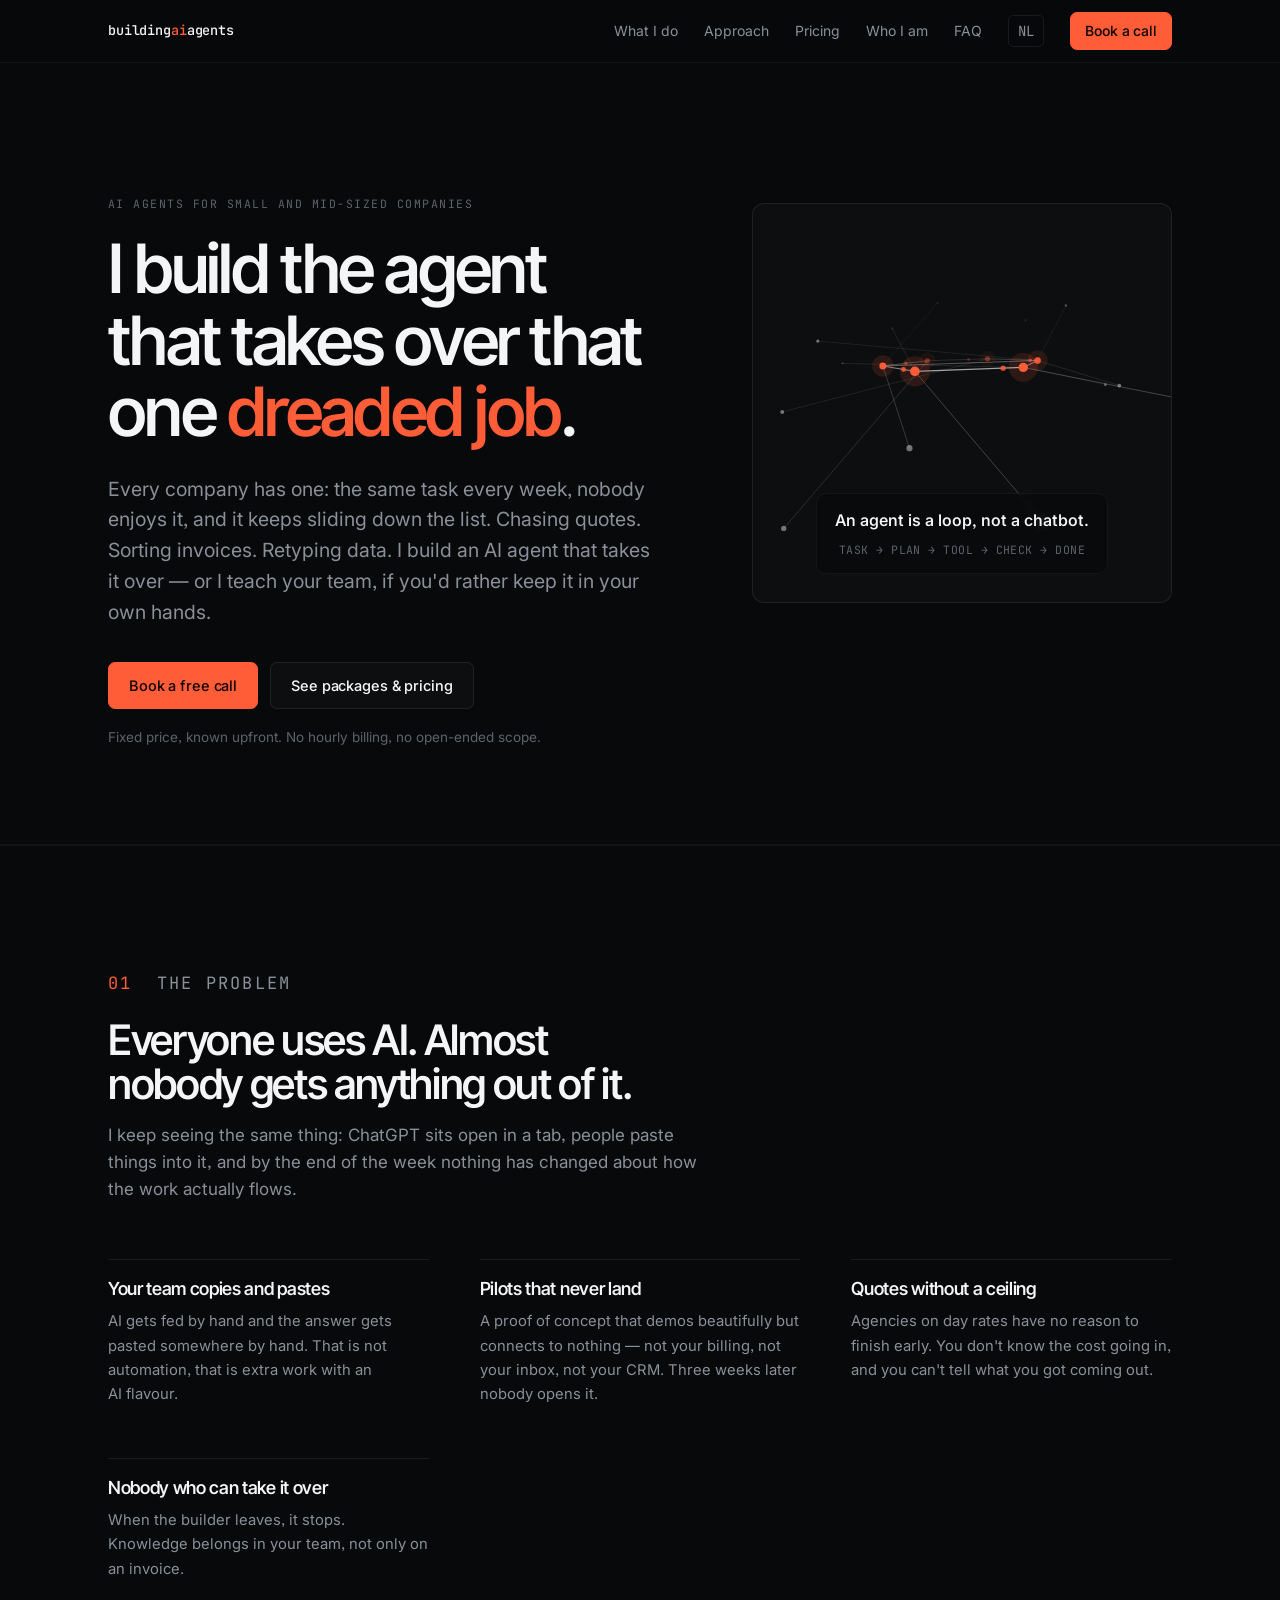
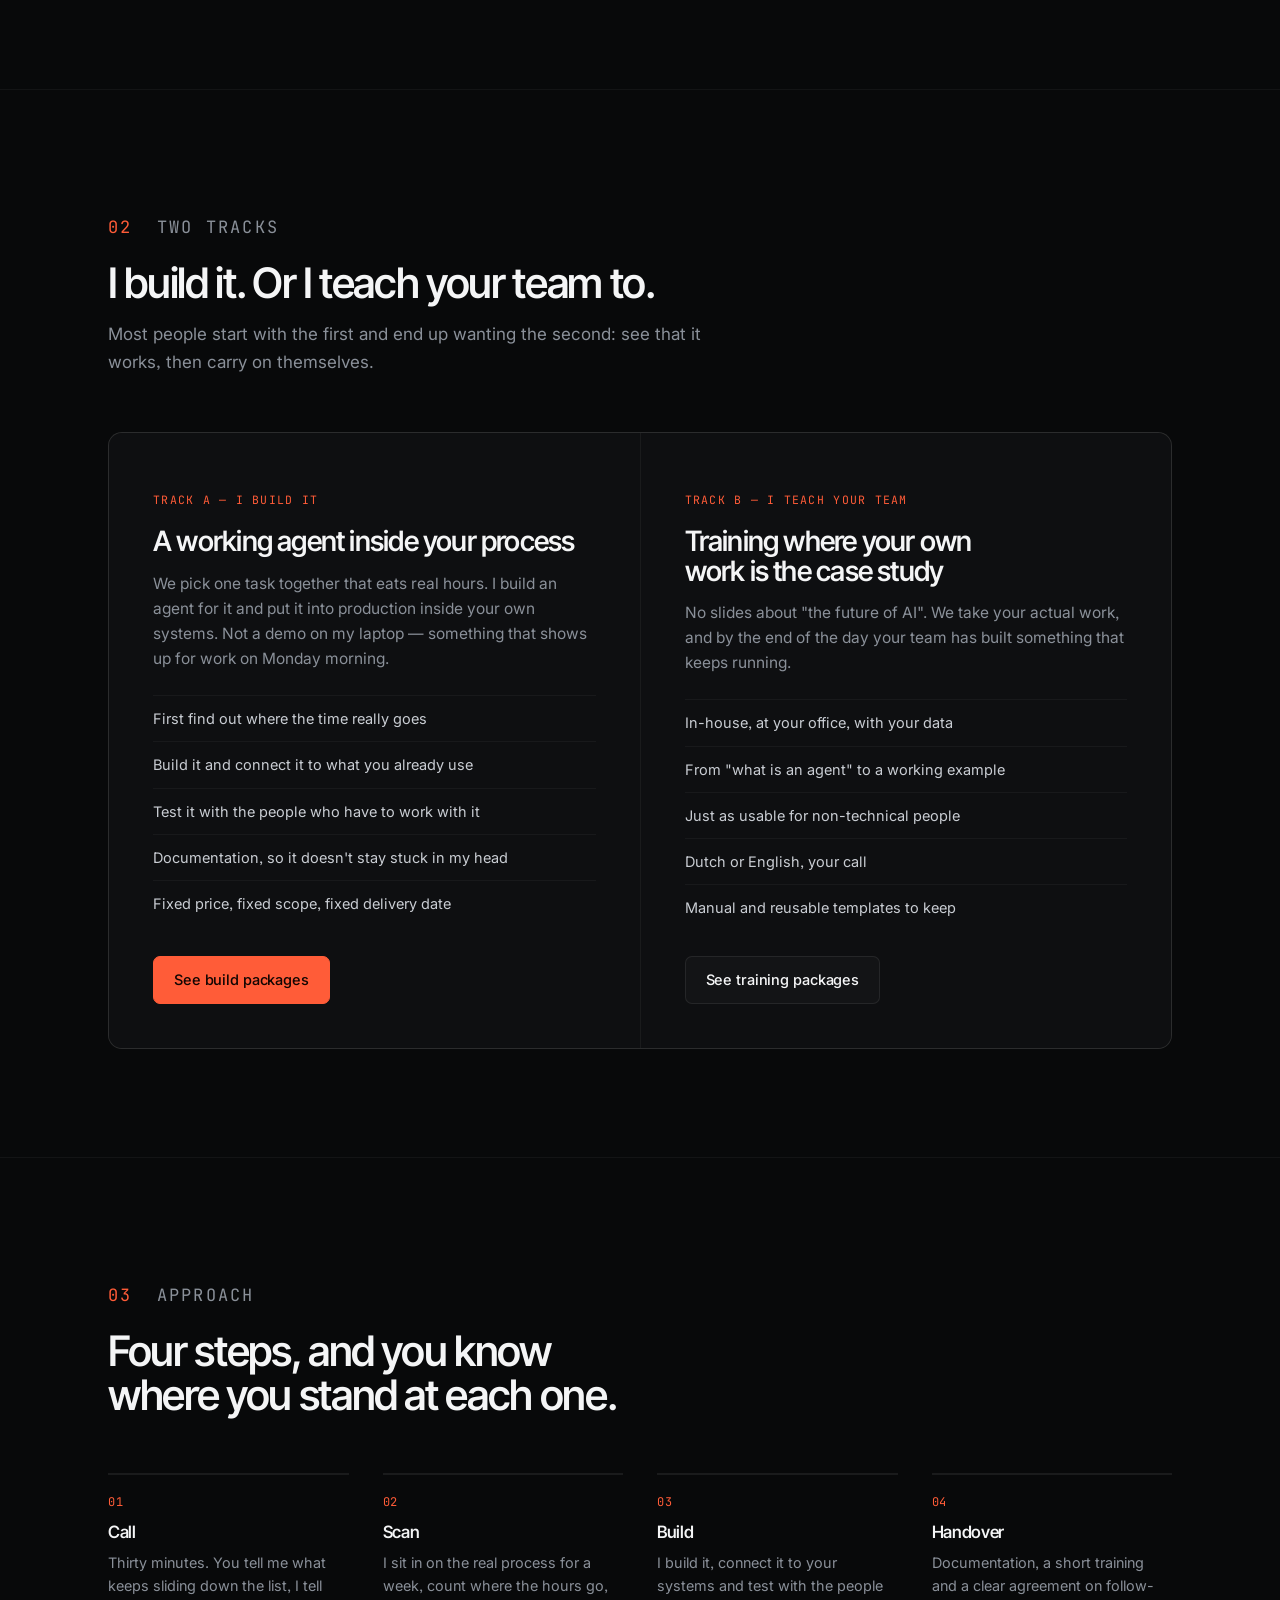
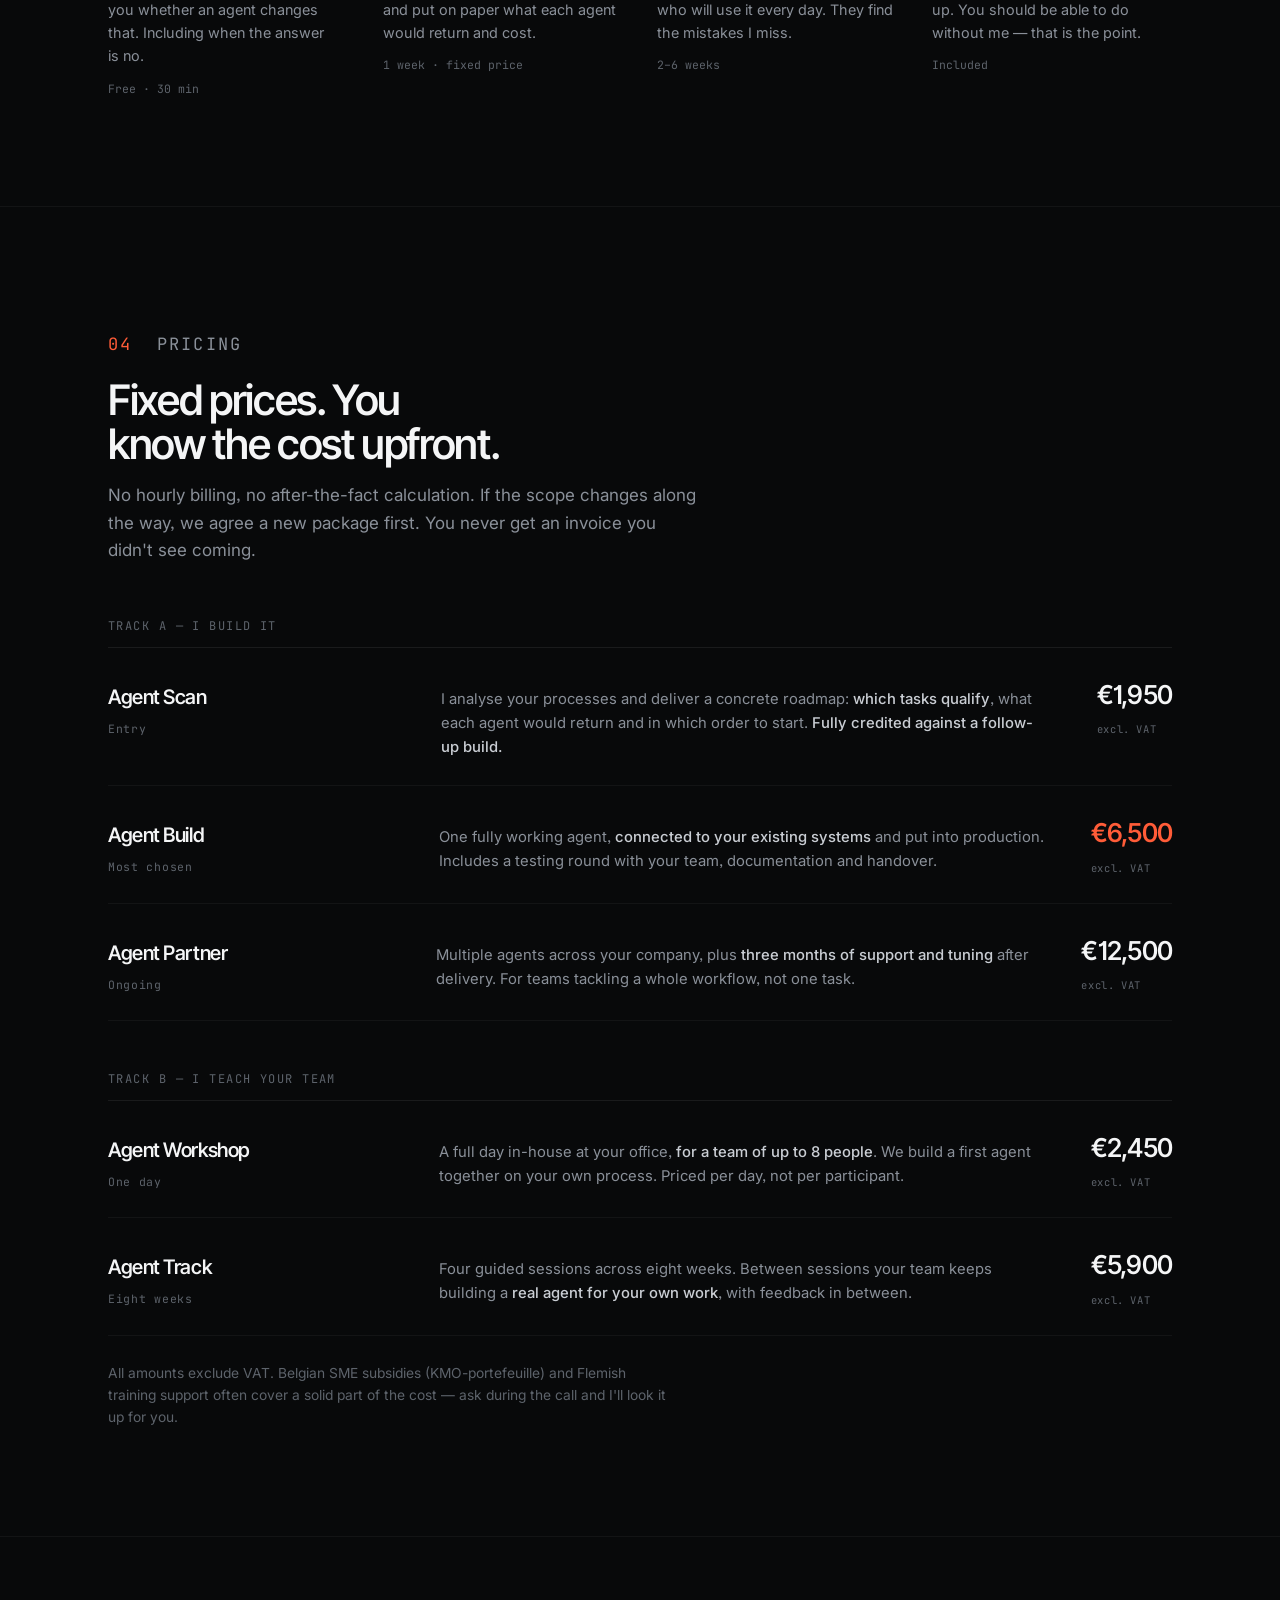
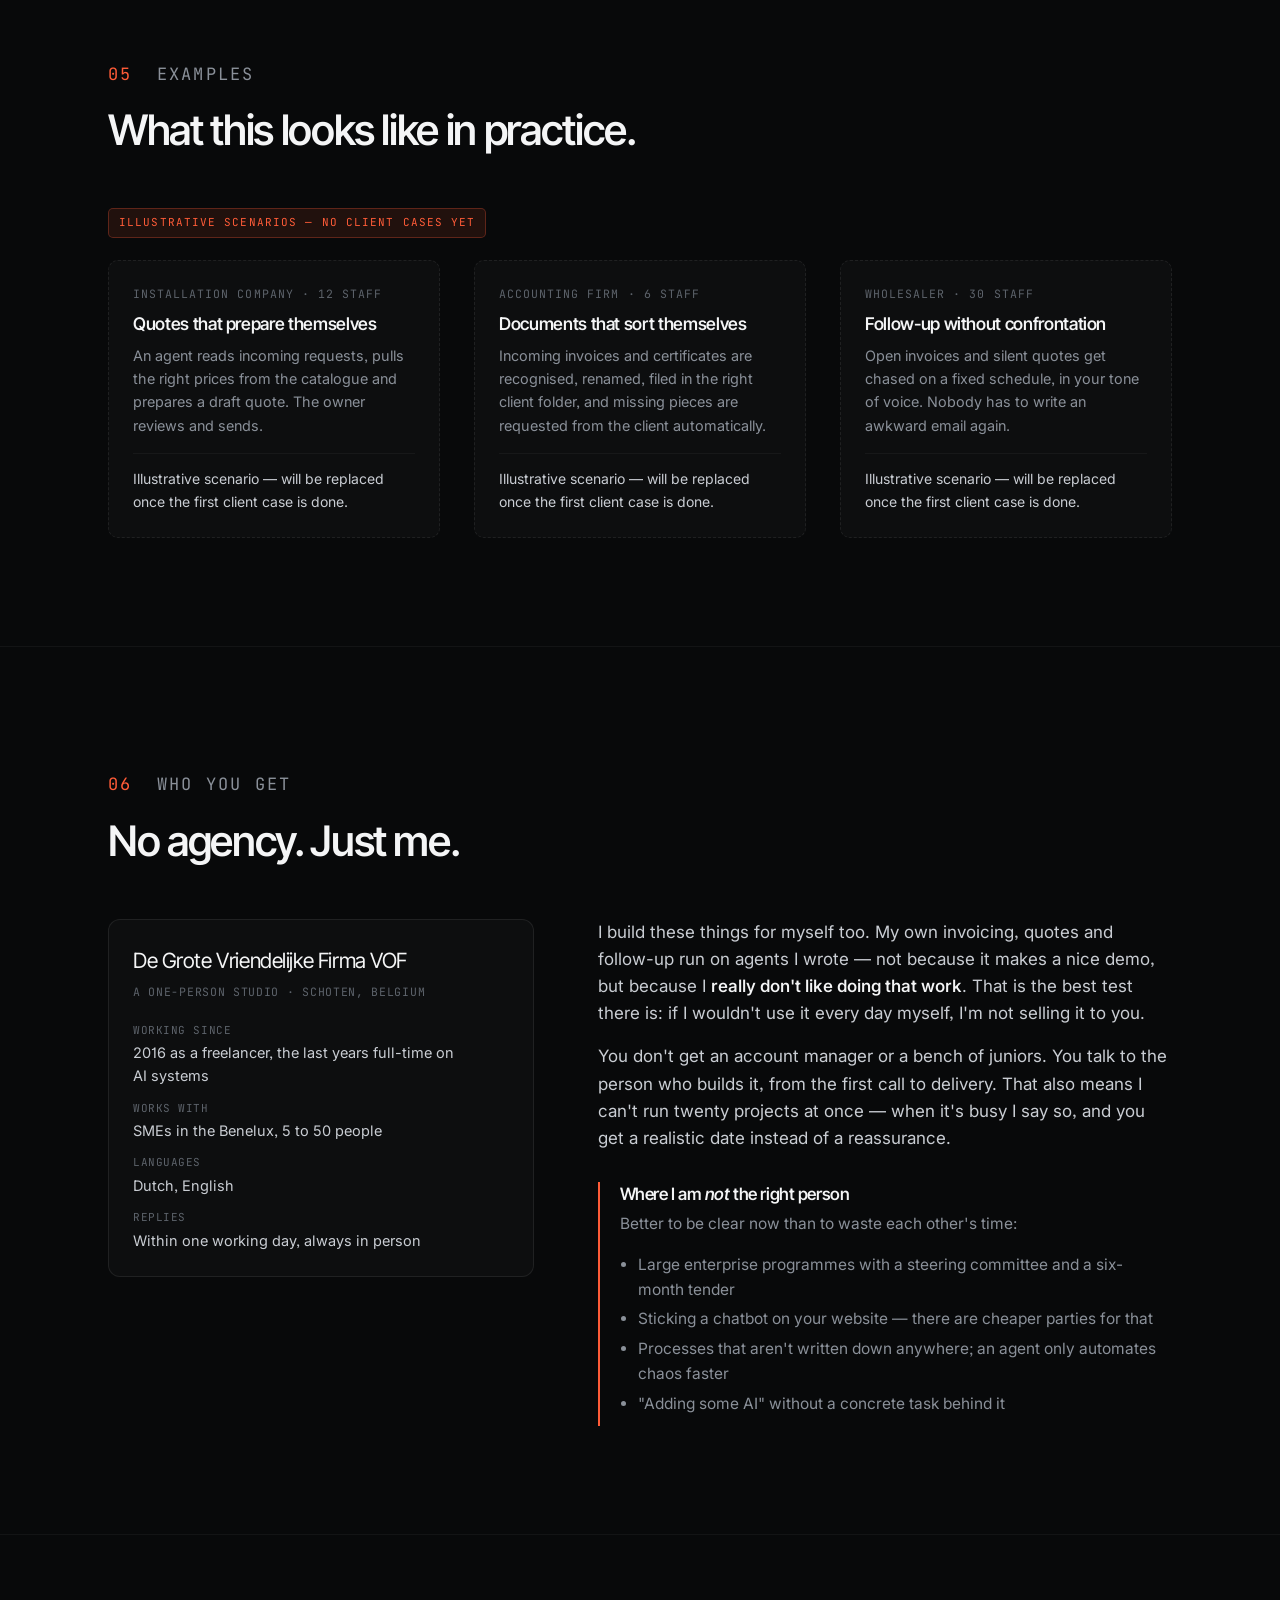
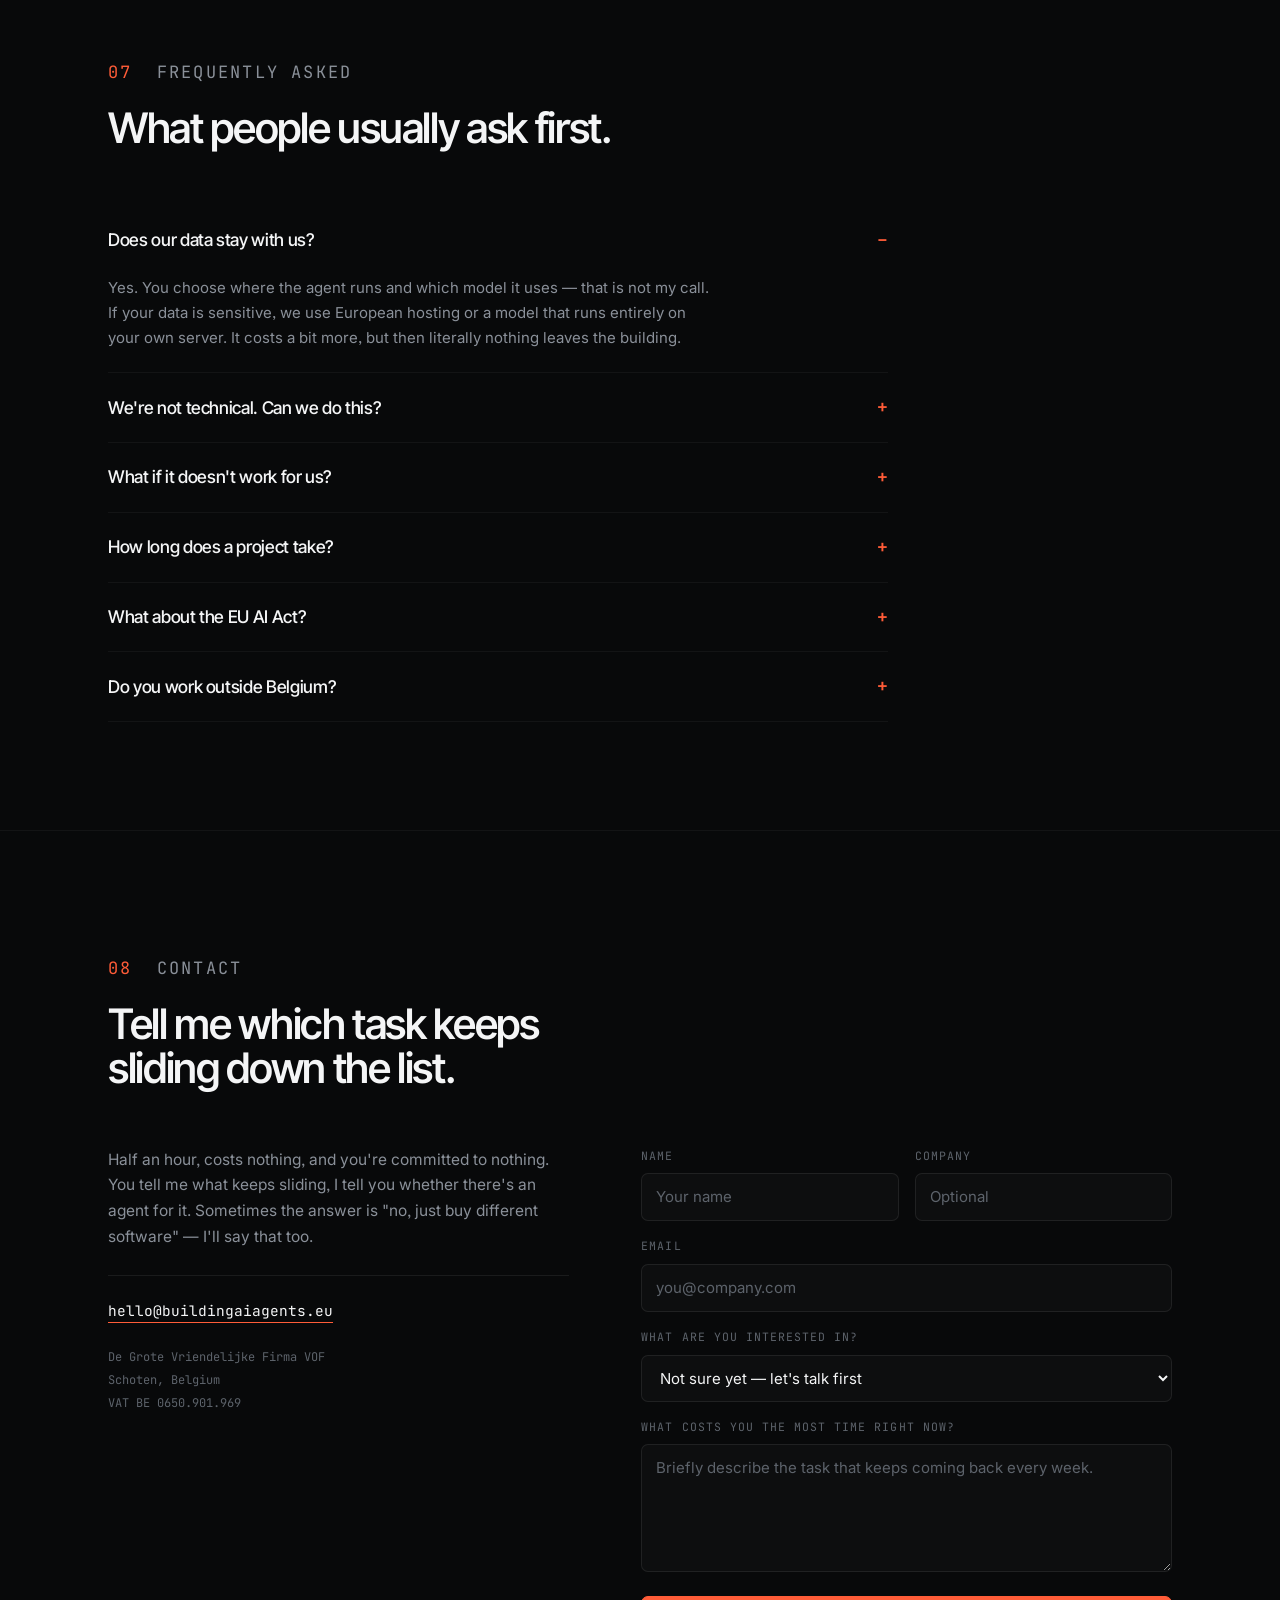
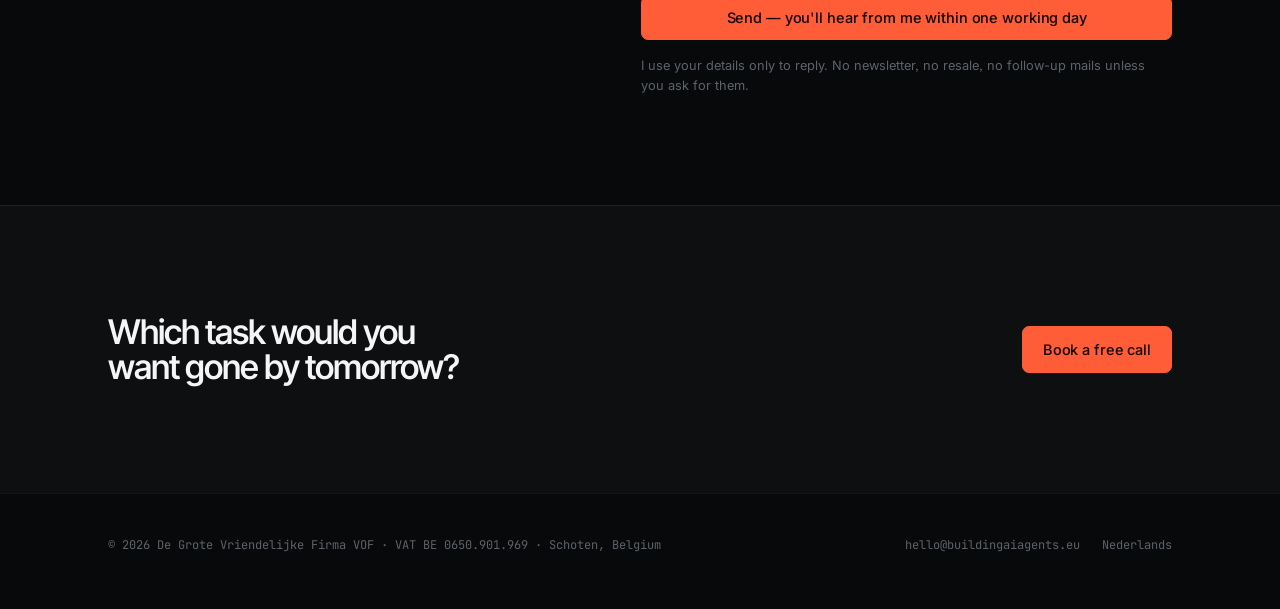
==== en/index.html @ ddbdbf57 "buildingaiagents.eu: statische site, NL + EN, 3D agent-graph" ====
<!DOCTYPE html>
<html lang="en">
<head>
<meta charset="utf-8">
<meta name="viewport" content="width=device-width, initial-scale=1">
<title>Building AI Agents — AI agents that actually take work off your desk</title>
<meta name="description" content="I build AI agents that take over repetitive work in your company, and I teach your team to build them. Fixed packages, no hourly billing. Schoten, Belgium.">
<link rel="canonical" href="https://buildingaiagents.eu/en/">
<link rel="alternate" hreflang="nl" href="https://buildingaiagents.eu/">
<link rel="alternate" hreflang="en" href="https://buildingaiagents.eu/en/">
<link rel="alternate" hreflang="x-default" href="https://buildingaiagents.eu/">
<meta property="og:type" content="website">
<meta property="og:title" content="Building AI Agents — AI agents that actually take work off your desk">
<meta property="og:description" content="I build AI agents that take over repetitive work, and I teach your team to build them. Fixed packages, price known upfront.">
<meta property="og:url" content="https://buildingaiagents.eu/en/">
<meta property="og:locale" content="en_GB">
<meta name="theme-color" content="#08090a">
<link rel="preconnect" href="https://fonts.googleapis.com">
<link rel="preconnect" href="https://fonts.gstatic.com" crossorigin>
<link href="https://fonts.googleapis.com/css2?family=Inter+Tight:wght@400;500;600&family=Inter:wght@400;500;600&family=JetBrains+Mono:wght@400;500&display=swap" rel="stylesheet">
<link rel="stylesheet" href="/assets/style.css">
</head>
<body>

<header class="site-head">
  <div class="wrap">
    <a class="logo" href="/en/">building<b>ai</b>agents</a>
    <nav class="nav">
      <a href="#tracks">What I do</a>
      <a href="#approach">Approach</a>
      <a href="#pricing">Pricing</a>
      <a href="#who">Who I am</a>
      <a href="#faq">FAQ</a>
      <a class="lang" href="/" hreflang="nl">NL</a>
      <a class="btn btn-primary btn-sm" href="#contact">Book a call</a>
    </nav>
  </div>
</header>

<main>

<section class="hero">
  <div class="wrap">
    <div>
      <p class="eyebrow">AI agents for small and mid-sized companies</p>
      <h1>I build the agent that takes over that one <em>dreaded job</em>.</h1>
      <p class="lede">Every company has one: the same task every week, nobody enjoys it, and it keeps sliding down the list. Chasing quotes. Sorting invoices. Retyping data. I build an AI agent that takes it over — or I teach your team, if you'd rather keep it in your own hands.</p>
      <div class="hero-cta">
        <a class="btn btn-primary" href="#contact">Book a free call</a>
        <a class="btn btn-ghost" href="#pricing">See packages &amp; pricing</a>
      </div>
      <p class="hero-note">Fixed price, known upfront. No hourly billing, no open-ended scope.</p>
    </div>

    <aside class="hero-aside graph-wrap">
      <canvas id="agentgraph" aria-hidden="true"></canvas>
      <div class="graph-caption">
        <b>An agent is a loop, not a chatbot.</b>
        <span>task &rarr; plan &rarr; tool &rarr; check &rarr; done</span>
      </div>
    </aside>
  </div>
</section>

<section class="section-line" id="why">
  <div class="wrap">
    <div class="sec-head">
      <p class="eyebrow"><span class="num">01</span> &nbsp;The problem</p>
      <h2>Everyone uses AI. Almost nobody gets anything out of it.</h2>
      <p>I keep seeing the same thing: ChatGPT sits open in a tab, people paste things into it, and by the end of the week nothing has changed about how the work actually flows.</p>
    </div>
    <div class="pain">
      <div>
        <h3>Your team copies and pastes</h3>
        <p>AI gets fed by hand and the answer gets pasted somewhere by hand. That is not automation, that is extra work with an AI flavour.</p>
      </div>
      <div>
        <h3>Pilots that never land</h3>
        <p>A proof of concept that demos beautifully but connects to nothing — not your billing, not your inbox, not your CRM. Three weeks later nobody opens it.</p>
      </div>
      <div>
        <h3>Quotes without a ceiling</h3>
        <p>Agencies on day rates have no reason to finish early. You don't know the cost going in, and you can't tell what you got coming out.</p>
      </div>
      <div>
        <h3>Nobody who can take it over</h3>
        <p>When the builder leaves, it stops. Knowledge belongs in your team, not only on an invoice.</p>
      </div>
    </div>
  </div>
</section>

<section class="section-line" id="tracks">
  <div class="wrap">
    <div class="sec-head">
      <p class="eyebrow"><span class="num">02</span> &nbsp;Two tracks</p>
      <h2>I build it. Or I teach your team to.</h2>
      <p>Most people start with the first and end up wanting the second: see that it works, then carry on themselves.</p>
    </div>

    <div class="tracks">
      <div class="track">
        <p class="tag">Track A — I build it</p>
        <h3>A working agent inside your process</h3>
        <p>We pick one task together that eats real hours. I build an agent for it and put it into production inside your own systems. Not a demo on my laptop — something that shows up for work on Monday morning.</p>
        <ul>
          <li>First find out where the time really goes</li>
          <li>Build it and connect it to what you already use</li>
          <li>Test it with the people who have to work with it</li>
          <li>Documentation, so it doesn't stay stuck in my head</li>
          <li>Fixed price, fixed scope, fixed delivery date</li>
        </ul>
        <div class="track-foot">
          <a class="btn btn-primary" href="#pricing-build">See build packages</a>
        </div>
      </div>

      <div class="track">
        <p class="tag">Track B — I teach your team</p>
        <h3>Training where your own work is the case study</h3>
        <p>No slides about "the future of AI". We take your actual work, and by the end of the day your team has built something that keeps running.</p>
        <ul>
          <li>In-house, at your office, with your data</li>
          <li>From "what is an agent" to a working example</li>
          <li>Just as usable for non-technical people</li>
          <li>Dutch or English, your call</li>
          <li>Manual and reusable templates to keep</li>
        </ul>
        <div class="track-foot">
          <a class="btn btn-ghost" href="#pricing-learn">See training packages</a>
        </div>
      </div>
    </div>
  </div>
</section>

<section class="section-line" id="approach">
  <div class="wrap">
    <div class="sec-head">
      <p class="eyebrow"><span class="num">03</span> &nbsp;Approach</p>
      <h2>Four steps, and you know where you stand at each one.</h2>
    </div>
    <div class="steps">
      <div class="step">
        <h3>Call</h3>
        <p>Thirty minutes. You tell me what keeps sliding down the list, I tell you whether an agent changes that. Including when the answer is no.</p>
        <span class="when">Free · 30 min</span>
      </div>
      <div class="step">
        <h3>Scan</h3>
        <p>I sit in on the real process for a week, count where the hours go, and put on paper what each agent would return and cost.</p>
        <span class="when">1 week · fixed price</span>
      </div>
      <div class="step">
        <h3>Build</h3>
        <p>I build it, connect it to your systems and test with the people who will use it every day. They find the mistakes I miss.</p>
        <span class="when">2–6 weeks</span>
      </div>
      <div class="step">
        <h3>Handover</h3>
        <p>Documentation, a short training and a clear agreement on follow-up. You should be able to do without me — that is the point.</p>
        <span class="when">Included</span>
      </div>
    </div>
  </div>
</section>

<section class="section-line" id="pricing">
  <div class="wrap">
    <div class="sec-head">
      <p class="eyebrow"><span class="num">04</span> &nbsp;Pricing</p>
      <h2>Fixed prices. You know the cost upfront.</h2>
      <p>No hourly billing, no after-the-fact calculation. If the scope changes along the way, we agree a new package first. You never get an invoice you didn't see coming.</p>
    </div>

    <div class="price-group" id="pricing-build">
      <h3>Track A — I build it</h3>
      <div class="price-row">
        <div class="name">Agent Scan<span>Entry</span></div>
        <div class="what">I analyse your processes and deliver a concrete roadmap: <b>which tasks qualify</b>, what each agent would return and in which order to start. <b>Fully credited against a follow-up build.</b></div>
        <div class="amt">€1,950<small>excl. VAT</small></div>
      </div>
      <div class="price-row feature">
        <div class="name">Agent Build<span>Most chosen</span></div>
        <div class="what">One fully working agent, <b>connected to your existing systems</b> and put into production. Includes a testing round with your team, documentation and handover.</div>
        <div class="amt">€6,500<small>excl. VAT</small></div>
      </div>
      <div class="price-row">
        <div class="name">Agent Partner<span>Ongoing</span></div>
        <div class="what">Multiple agents across your company, plus <b>three months of support and tuning</b> after delivery. For teams tackling a whole workflow, not one task.</div>
        <div class="amt">€12,500<small>excl. VAT</small></div>
      </div>
    </div>

    <div class="price-group" id="pricing-learn">
      <h3>Track B — I teach your team</h3>
      <div class="price-row">
        <div class="name">Agent Workshop<span>One day</span></div>
        <div class="what">A full day in-house at your office, <b>for a team of up to 8 people</b>. We build a first agent together on your own process. Priced per day, not per participant.</div>
        <div class="amt">€2,450<small>excl. VAT</small></div>
      </div>
      <div class="price-row">
        <div class="name">Agent Track<span>Eight weeks</span></div>
        <div class="what">Four guided sessions across eight weeks. Between sessions your team keeps building a <b>real agent for your own work</b>, with feedback in between.</div>
        <div class="amt">€5,900<small>excl. VAT</small></div>
      </div>
    </div>

    <p class="price-note">All amounts exclude VAT. Belgian SME subsidies (KMO-portefeuille) and Flemish training support often cover a solid part of the cost — ask during the call and I'll look it up for you.</p>
  </div>
</section>

<section class="section-line" id="cases">
  <div class="wrap">
    <div class="sec-head">
      <p class="eyebrow"><span class="num">05</span> &nbsp;Examples</p>
      <h2>What this looks like in practice.</h2>
    </div>
    <span class="placeholder-flag">Illustrative scenarios — no client cases yet</span>
    <div class="cases">
      <div class="case">
        <p class="who">Installation company · 12 staff</p>
        <h3>Quotes that prepare themselves</h3>
        <p>An agent reads incoming requests, pulls the right prices from the catalogue and prepares a draft quote. The owner reviews and sends.</p>
        <p class="result">Illustrative scenario — will be replaced once the first client case is done.</p>
      </div>
      <div class="case">
        <p class="who">Accounting firm · 6 staff</p>
        <h3>Documents that sort themselves</h3>
        <p>Incoming invoices and certificates are recognised, renamed, filed in the right client folder, and missing pieces are requested from the client automatically.</p>
        <p class="result">Illustrative scenario — will be replaced once the first client case is done.</p>
      </div>
      <div class="case">
        <p class="who">Wholesaler · 30 staff</p>
        <h3>Follow-up without confrontation</h3>
        <p>Open invoices and silent quotes get chased on a fixed schedule, in your tone of voice. Nobody has to write an awkward email again.</p>
        <p class="result">Illustrative scenario — will be replaced once the first client case is done.</p>
      </div>
    </div>
  </div>
</section>

<section class="section-line" id="who">
  <div class="wrap">
    <div class="sec-head">
      <p class="eyebrow"><span class="num">06</span> &nbsp;Who you get</p>
      <h2>No agency. Just me.</h2>
    </div>
    <div class="me">
      <div class="me-card">
        <p class="sig">De Grote Vriendelijke Firma VOF</p>
        <p class="role">A one-person studio · Schoten, Belgium</p>
        <dl>
          <div><dt>Working since</dt><dd>2016 as a freelancer, the last years full-time on AI systems</dd></div>
          <div><dt>Works with</dt><dd>SMEs in the Benelux, 5 to 50 people</dd></div>
          <div><dt>Languages</dt><dd>Dutch, English</dd></div>
          <div><dt>Replies</dt><dd>Within one working day, always in person</dd></div>
        </dl>
      </div>
      <div class="me-body">
        <p>I build these things for myself too. My own invoicing, quotes and follow-up run on agents I wrote — not because it makes a nice demo, but because I <strong>really don't like doing that work</strong>. That is the best test there is: if I wouldn't use it every day myself, I'm not selling it to you.</p>
        <p>You don't get an account manager or a bench of juniors. You talk to the person who builds it, from the first call to delivery. That also means I can't run twenty projects at once — when it's busy I say so, and you get a realistic date instead of a reassurance.</p>
        <div class="honest">
          <h3>Where I am <em>not</em> the right person</h3>
          <p>Better to be clear now than to waste each other's time:</p>
          <ul>
            <li>Large enterprise programmes with a steering committee and a six-month tender</li>
            <li>Sticking a chatbot on your website — there are cheaper parties for that</li>
            <li>Processes that aren't written down anywhere; an agent only automates chaos faster</li>
            <li>"Adding some AI" without a concrete task behind it</li>
          </ul>
        </div>
      </div>
    </div>
  </div>
</section>

<section class="section-line" id="faq">
  <div class="wrap">
    <div class="sec-head">
      <p class="eyebrow"><span class="num">07</span> &nbsp;Frequently asked</p>
      <h2>What people usually ask first.</h2>
    </div>
    <div class="faq">
      <details open>
        <summary>Does our data stay with us?</summary>
        <p>Yes. You choose where the agent runs and which model it uses — that is not my call. If your data is sensitive, we use European hosting or a model that runs entirely on your own server. It costs a bit more, but then literally nothing leaves the building.</p>
      </details>
      <details>
        <summary>We're not technical. Can we do this?</summary>
        <p>That is the starting point, not the problem. On the build track you do nothing technical — you get something that works. In the training there is usually nobody in the room with a programming background. Can someone at your place put together a formula in Excel? Then this works too.</p>
      </details>
      <details>
        <summary>What if it doesn't work for us?</summary>
        <p>That is what the Scan is for. If it turns out an agent won't return much in your situation, I say so and it stops there. I'd rather have a client who spent €1,950 and walks away happy than one who paid €6,500 for something that sits still.</p>
      </details>
      <details>
        <summary>How long does a project take?</summary>
        <p>A Scan: about a week. A first working agent: two to six weeks. The difference is almost always in how many systems it has to hang off and how fast I get access — that last one is usually the real delay.</p>
      </details>
      <details>
        <summary>What about the EU AI Act?</summary>
        <p>For what most SMEs do — admin, follow-up, handling documents — you fall outside the high-risk categories. During the Scan we go through what applies to you and what you should keep on file. No scare story, but it's on paper.</p>
      </details>
      <details>
        <summary>Do you work outside Belgium?</summary>
        <p>Yes. I prefer to give training on site in the Benelux — a day together in one room simply works better. Build projects run just as well remotely. Dutch or English, your choice.</p>
      </details>
    </div>
  </div>
</section>

<section class="section-line" id="contact">
  <div class="wrap">
    <div class="sec-head">
      <p class="eyebrow"><span class="num">08</span> &nbsp;Contact</p>
      <h2>Tell me which task keeps sliding down the list.</h2>
    </div>
    <div class="contact-grid">
      <div class="contact-side">
        <p>Half an hour, costs nothing, and you're committed to nothing. You tell me what keeps sliding, I tell you whether there's an agent for it. Sometimes the answer is "no, just buy different software" — I'll say that too.</p>
        <div class="direct">
          <a href="mailto:hello@buildingaiagents.eu">hello@buildingaiagents.eu</a>
        </div>
        <p class="meta">
          De Grote Vriendelijke Firma VOF<br>
          Schoten, Belgium<br>
          VAT BE 0650.901.969
        </p>
      </div>

      <form action="https://formspree.io/f/FORMSPREE_ID" method="POST">
        <div class="field-row">
          <div class="field">
            <label for="name">Name</label>
            <input id="name" name="name" type="text" required autocomplete="name" placeholder="Your name">
          </div>
          <div class="field">
            <label for="company">Company</label>
            <input id="company" name="company" type="text" autocomplete="organization" placeholder="Optional">
          </div>
        </div>
        <div class="field">
          <label for="email-en">Email</label>
          <input id="email-en" name="email" type="email" required autocomplete="email" placeholder="you@company.com">
        </div>
        <div class="field">
          <label for="interest">What are you interested in?</label>
          <select id="interest" name="interest">
            <option>Not sure yet — let's talk first</option>
            <option>Agent Scan (€1,950)</option>
            <option>Agent Build (€6,500)</option>
            <option>Agent Partner (€12,500)</option>
            <option>Agent Workshop (€2,450)</option>
            <option>Agent Track (€5,900)</option>
          </select>
        </div>
        <div class="field">
          <label for="message">What costs you the most time right now?</label>
          <textarea id="message" name="message" required placeholder="Briefly describe the task that keeps coming back every week."></textarea>
        </div>
        <input class="hp" type="text" name="_gotcha" tabindex="-1" autocomplete="off" aria-hidden="true">
        <button class="btn btn-primary" type="submit">Send — you'll hear from me within one working day</button>
        <p class="form-foot">I use your details only to reply. No newsletter, no resale, no follow-up mails unless you ask for them.</p>
      </form>
    </div>
  </div>
</section>

<section class="final">
  <div class="wrap">
    <h2>Which task would you want gone by tomorrow?</h2>
    <a class="btn btn-primary" href="#contact">Book a free call</a>
  </div>
</section>

</main>

<footer class="site-foot">
  <div class="wrap">
    <p>© 2026 De Grote Vriendelijke Firma VOF · VAT BE 0650.901.969 · Schoten, Belgium</p>
    <div class="foot-links">
      <a href="mailto:hello@buildingaiagents.eu">hello@buildingaiagents.eu</a>
      <a href="/" hreflang="nl">Nederlands</a>
    </div>
  </div>
</footer>

<script src="/assets/agent-graph.js" defer></script>
</body>
</html>
---- assets/style.css ----
/* buildingaiagents.eu — design system
   Surface: Decide/Learn. Dark-native, editorial, one accent.
   Accent is signal-only: CTAs, active states, numerals. Never decoration. */

:root {
  --bg:        #08090a;
  --bg-2:      #0e0f11;
  --surface:   rgba(255,255,255,0.022);
  --surface-2: rgba(255,255,255,0.045);
  --line:      rgba(255,255,255,0.075);
  --line-soft: rgba(255,255,255,0.045);

  --ink:       #f4f5f6;
  --ink-2:     #c9cdd3;
  --ink-3:     #8a9099;
  --ink-4:     #5d636b;

  --accent:    #ff5c38;
  --accent-2:  #ff7d60;
  --accent-dim: rgba(255,92,56,0.10);

  --sans: 'Inter', system-ui, -apple-system, 'Segoe UI', Roboto, sans-serif;
  --display: 'Inter Tight', 'Inter', system-ui, sans-serif;
  --mono: 'JetBrains Mono', ui-monospace, SFMono-Regular, Menlo, monospace;

  --wrap: 1160px;
  --gut: clamp(20px, 5vw, 48px);
}

*, *::before, *::after { box-sizing: border-box; }

html { scroll-behavior: smooth; -webkit-text-size-adjust: 100%; }

body {
  margin: 0;
  background: var(--bg);
  color: var(--ink-2);
  font-family: var(--sans);
  font-size: 16px;
  line-height: 1.6;
  font-feature-settings: "cv01", "ss03";
  -webkit-font-smoothing: antialiased;
  text-wrap: pretty;
}

h1, h2, h3, h4 {
  font-family: var(--display);
  color: var(--ink);
  font-weight: 560;
  margin: 0;
  line-height: 1.05;
  letter-spacing: -0.025em;
  text-wrap: balance;
}

p { margin: 0; }

a { color: inherit; text-decoration: none; }

a:focus-visible, button:focus-visible, input:focus-visible,
textarea:focus-visible, select:focus-visible, summary:focus-visible {
  outline: 2px solid var(--accent);
  outline-offset: 3px;
  border-radius: 3px;
}

.wrap { max-width: var(--wrap); margin: 0 auto; padding-inline: var(--gut); }

.eyebrow {
  font-family: var(--mono);
  font-size: 11.5px;
  letter-spacing: 0.13em;
  text-transform: uppercase;
  color: var(--ink-4);
  margin: 0 0 20px;
}
.eyebrow .num { color: var(--accent); }

/* ---------- header ---------- */
.site-head {
  position: sticky; top: 0; z-index: 60;
  background: rgba(8,9,10,0.82);
  backdrop-filter: saturate(140%) blur(12px);
  border-bottom: 1px solid var(--line-soft);
}
.site-head .wrap {
  display: flex; align-items: center; gap: 28px;
  height: 62px;
}
.logo {
  font-family: var(--mono);
  font-size: 13.5px; font-weight: 500;
  color: var(--ink); letter-spacing: -0.01em;
  white-space: nowrap;
}
.logo b { color: var(--accent); font-weight: 500; }
.nav { display: flex; gap: 26px; margin-left: auto; align-items: center; }
.nav a { font-size: 14px; color: var(--ink-3); transition: color .15s; }
.nav a:hover { color: var(--ink); }
.lang {
  font-family: var(--mono); font-size: 11.5px;
  color: var(--ink-4); border: 1px solid var(--line);
  padding: 4px 9px; border-radius: 5px;
  transition: border-color .15s, color .15s;
}
.lang:hover { color: var(--ink); border-color: var(--ink-4); }
@media (max-width: 880px) { .nav a:not(.lang):not(.btn) { display: none; } }

/* ---------- buttons ---------- */
.btn {
  display: inline-flex; align-items: center; justify-content: center;
  gap: 8px; min-height: 44px;
  padding: 11px 20px; border-radius: 7px;
  font-size: 14.5px; font-weight: 510; letter-spacing: -0.008em;
  border: 1px solid transparent; cursor: pointer;
  transition: background .16s, border-color .16s, color .16s;
  font-family: inherit;
}
/* two classes: must out-specify `.nav a` (class+element) */
.btn.btn-primary { background: var(--accent); color: #120603; border-color: var(--accent); }
.btn.btn-primary:hover { background: var(--accent-2); border-color: var(--accent-2); color: #120603; }
.btn.btn-ghost { background: var(--surface); color: var(--ink); border-color: var(--line); }
.btn.btn-ghost:hover { background: var(--surface-2); border-color: rgba(255,255,255,0.16); color: var(--ink); }
.btn-sm { min-height: 36px; padding: 7px 14px; font-size: 13.5px; }
.btn { white-space: nowrap; }
@media (max-width: 480px) {
  .site-head .btn-sm { padding: 7px 11px; font-size: 12.5px; }
  .nav { gap: 10px; }
}

/* ---------- hero ---------- */
.hero { padding: clamp(72px, 11vw, 132px) 0 clamp(60px, 8vw, 96px); border-bottom: 1px solid var(--line-soft); }
.hero .wrap { display: grid; grid-template-columns: minmax(0, 1.35fr) minmax(0, 1fr); gap: clamp(32px, 6vw, 80px); align-items: start; }
.hero h1 { font-size: clamp(38px, 6.2vw, 68px); letter-spacing: -0.04em; }
.hero h1 em { font-style: normal; color: var(--accent); }
.hero .lede { font-size: clamp(17px, 2vw, 19.5px); color: var(--ink-3); margin-top: 26px; max-width: 46ch; line-height: 1.58; }
.hero-cta { display: flex; flex-wrap: wrap; gap: 12px; margin-top: 34px; }
.hero-note { font-size: 13.5px; color: var(--ink-4); margin-top: 18px; }

.hero-aside {
  border: 1px solid var(--line); border-radius: 12px;
  background: var(--surface); padding: 24px 24px 22px;
  margin-top: 8px;
}
.hero-aside h3 { font-size: 15.5px; letter-spacing: -0.01em; margin-bottom: 12px; }
.hero-aside p { font-size: 14.5px; color: var(--ink-3); line-height: 1.62; }
.hero-aside ul { margin: 14px 0 0; padding: 0; list-style: none; }
.hero-aside li {
  font-size: 14px; color: var(--ink-2); padding: 9px 0;
  border-top: 1px solid var(--line-soft); display: flex; gap: 11px;
}
.hero-aside li::before { content: "→"; color: var(--accent); font-family: var(--mono); font-size: 12.5px; line-height: 1.5; }
@media (max-width: 860px) { .hero .wrap { grid-template-columns: 1fr; } }

/* ---------- sections ---------- */
section { padding: clamp(64px, 8.5vw, 108px) 0; }
.section-line { border-top: 1px solid var(--line-soft); }
.sec-head { max-width: 62ch; margin-bottom: clamp(36px, 5vw, 56px); }
.sec-head h2 { font-size: clamp(28px, 3.9vw, 42px); letter-spacing: -0.032em; }
.sec-head p { margin-top: 16px; font-size: 17px; color: var(--ink-3); max-width: 54ch; }

/* ---------- pain (editorial two-col) ---------- */
.pain { display: grid; grid-template-columns: repeat(auto-fit, minmax(250px, 1fr)); gap: clamp(24px, 4vw, 52px); }
.pain > div { border-top: 1px solid var(--line); padding-top: 20px; }
.pain h3 { font-size: 18px; margin-bottom: 10px; letter-spacing: -0.018em; }
.pain p { font-size: 14.8px; color: var(--ink-3); line-height: 1.65; }

/* ---------- two tracks (split, not cards) ---------- */
.tracks { display: grid; grid-template-columns: 1fr 1fr; gap: 1px; background: var(--line); border: 1px solid var(--line); border-radius: 14px; overflow: hidden; }
.track { background: var(--bg-2); padding: clamp(28px, 4vw, 44px); display: flex; flex-direction: column; }
.track .tag { font-family: var(--mono); font-size: 11.5px; letter-spacing: 0.11em; text-transform: uppercase; color: var(--accent); margin-bottom: 18px; }
.track h3 { font-size: clamp(22px, 2.7vw, 28px); letter-spacing: -0.028em; }
.track > p { margin-top: 14px; font-size: 15.5px; color: var(--ink-3); line-height: 1.62; }
.track ul { list-style: none; padding: 0; margin: 24px 0 0; }
.track li { font-size: 14.5px; color: var(--ink-2); padding: 11px 0; border-top: 1px solid var(--line-soft); }
.track .track-foot { margin-top: auto; padding-top: 26px; }
@media (max-width: 800px) { .tracks { grid-template-columns: 1fr; } }

/* ---------- process timeline ---------- */
.steps { display: grid; grid-template-columns: repeat(auto-fit, minmax(215px, 1fr)); gap: clamp(20px, 3vw, 34px); counter-reset: s; }
.step { border-top: 2px solid var(--line); padding-top: 18px; counter-increment: s; }
.step::before {
  content: counter(s, decimal-leading-zero);
  font-family: var(--mono); font-size: 12px; color: var(--accent);
  display: block; margin-bottom: 12px; letter-spacing: 0.06em;
}
.step h3 { font-size: 17px; margin-bottom: 9px; letter-spacing: -0.018em; }
.step p { font-size: 14.4px; color: var(--ink-3); line-height: 1.62; }
.step .when { font-family: var(--mono); font-size: 11.5px; color: var(--ink-4); margin-top: 12px; display: block; }

/* ---------- pricing ---------- */
.price-group + .price-group { margin-top: 52px; }
.price-group > h3 {
  font-family: var(--mono); font-size: 12px; letter-spacing: 0.12em;
  text-transform: uppercase; color: var(--ink-4); font-weight: 400;
  padding-bottom: 14px; border-bottom: 1px solid var(--line); margin-bottom: 0;
}
.price-row {
  display: grid; grid-template-columns: minmax(190px, 1fr) minmax(0, 2.1fr) auto;
  gap: clamp(18px, 3vw, 40px); align-items: baseline;
  padding: 26px 0; border-bottom: 1px solid var(--line-soft);
}
.price-row .name { font-family: var(--display); font-size: 20px; color: var(--ink); font-weight: 560; letter-spacing: -0.022em; }
.price-row .name span { display: block; font-family: var(--mono); font-size: 11.5px; color: var(--ink-4); letter-spacing: 0.06em; margin-top: 7px; font-weight: 400; }
.price-row .what { font-size: 14.8px; color: var(--ink-3); line-height: 1.62; }
.price-row .what b { color: var(--ink-2); font-weight: 510; }
.price-row .amt { font-family: var(--display); font-size: 26px; color: var(--ink); letter-spacing: -0.03em; white-space: nowrap; font-weight: 560; }
.price-row .amt small { display: block; font-family: var(--mono); font-size: 10.5px; color: var(--ink-4); letter-spacing: 0.06em; margin-top: 6px; font-weight: 400; }
.price-row.feature .amt { color: var(--accent); }
@media (max-width: 760px) {
  .price-row { grid-template-columns: 1fr; gap: 12px; }
  .price-row .amt { font-size: 23px; }
}
.price-note { margin-top: 26px; font-size: 13.8px; color: var(--ink-4); max-width: 62ch; }

/* ---------- placeholder cases ---------- */
.placeholder-flag {
  display: inline-flex; align-items: center; gap: 8px;
  font-family: var(--mono); font-size: 11px; letter-spacing: 0.1em; text-transform: uppercase;
  color: var(--accent); background: var(--accent-dim);
  border: 1px solid rgba(255,92,56,0.28); border-radius: 5px;
  padding: 5px 10px; margin-bottom: 22px;
}
.cases { display: grid; grid-template-columns: repeat(auto-fit, minmax(260px, 1fr)); gap: clamp(20px, 3vw, 34px); }
.case { border: 1px dashed var(--line); border-radius: 10px; padding: 24px; background: var(--surface); }
.case .who { font-family: var(--mono); font-size: 11.5px; letter-spacing: 0.09em; text-transform: uppercase; color: var(--ink-4); }
.case h3 { font-size: 17.5px; margin: 12px 0 10px; letter-spacing: -0.02em; }
.case p { font-size: 14.4px; color: var(--ink-3); line-height: 1.62; }
.case .result { margin-top: 16px; padding-top: 14px; border-top: 1px solid var(--line-soft); font-size: 14px; color: var(--ink-2); }

/* ---------- faq ---------- */
.faq { max-width: 780px; }
.faq details { border-bottom: 1px solid var(--line-soft); }
.faq summary {
  cursor: pointer; list-style: none; padding: 20px 0;
  font-family: var(--display); font-size: 17.5px; color: var(--ink);
  font-weight: 510; letter-spacing: -0.02em;
  display: flex; justify-content: space-between; align-items: center; gap: 20px;
}
.faq summary::-webkit-details-marker { display: none; }
.faq summary::after { content: "+"; font-family: var(--mono); color: var(--accent); font-size: 18px; flex-shrink: 0; }
.faq details[open] summary::after { content: "–"; }
.faq details p { padding: 0 0 22px; font-size: 15px; color: var(--ink-3); line-height: 1.68; max-width: 68ch; }

/* ---------- contact ---------- */
.contact-grid { display: grid; grid-template-columns: minmax(0, 1fr) minmax(0, 1.15fr); gap: clamp(32px, 6vw, 72px); align-items: start; }
.contact-side p { font-size: 15.5px; color: var(--ink-3); line-height: 1.66; }
.contact-side .direct { margin-top: 26px; padding-top: 22px; border-top: 1px solid var(--line); }
.contact-side .direct a { font-family: var(--mono); font-size: 14.5px; color: var(--ink); border-bottom: 1px solid var(--accent); padding-bottom: 2px; }
.contact-side .direct a:hover { color: var(--accent); }
.contact-side .meta { font-family: var(--mono); font-size: 12px; color: var(--ink-4); margin-top: 22px; line-height: 1.9; }

form { display: grid; gap: 16px; grid-template-columns: minmax(0, 1fr); }
form > * { min-width: 0; }
.field label {
  display: block; font-family: var(--mono); font-size: 11.5px;
  letter-spacing: 0.09em; text-transform: uppercase; color: var(--ink-4); margin-bottom: 8px;
}
.field input, .field textarea, .field select {
  width: 100%; background: rgba(255,255,255,0.025); color: var(--ink);
  border: 1px solid var(--line); border-radius: 7px;
  padding: 12px 14px; font-family: inherit; font-size: 15px; line-height: 1.5;
  transition: border-color .15s, background .15s;
}
.field textarea { min-height: 128px; resize: vertical; }
.field input::placeholder, .field textarea::placeholder { color: var(--ink-4); }
.field input:hover, .field textarea:hover, .field select:hover { border-color: rgba(255,255,255,0.14); }
.field-row { display: grid; grid-template-columns: 1fr 1fr; gap: 16px; }
@media (max-width: 620px) {
  /* `1fr` = minmax(auto,1fr) en krimpt niet onder de min-content van een
     <input> (die heeft een intrinsieke breedte via size). Vandaar minmax(0,1fr)
     plus min-width:0, anders duwt het formulier de pagina 10px breder. */
  .field-row { grid-template-columns: minmax(0, 1fr); }
  .contact-grid { grid-template-columns: minmax(0, 1fr); }
}
.field, .field-row > * { min-width: 0; }
.field input, .field textarea, .field select { max-width: 100%; }
.form-foot { font-size: 12.8px; color: var(--ink-4); }
.hp { position: absolute; left: -9999px; width: 1px; height: 1px; overflow: hidden; }

/* ---------- final cta ---------- */
.final { border-top: 1px solid var(--line); background: var(--bg-2); }
.final .wrap { display: flex; flex-wrap: wrap; align-items: center; justify-content: space-between; gap: 28px; }
.final h2 { font-size: clamp(24px, 3.2vw, 34px); letter-spacing: -0.03em; max-width: 22ch; }

/* ---------- footer ---------- */
.site-foot { border-top: 1px solid var(--line-soft); padding: 40px 0 52px; }
.site-foot .wrap { display: flex; flex-wrap: wrap; gap: 20px 40px; justify-content: space-between; align-items: flex-start; }
.site-foot p, .site-foot a { font-family: var(--mono); font-size: 12px; color: var(--ink-4); line-height: 1.9; }
.site-foot a:hover { color: var(--ink-2); }
.foot-links { display: flex; gap: 22px; flex-wrap: wrap; }

@media (prefers-reduced-motion: reduce) {
  html { scroll-behavior: auto; }
  *, *::before, *::after { transition-duration: .01ms !important; animation-duration: .01ms !important; }
}


/* ── 3D agent-graph ────────────────────────────────────────────────────
   Canvas ligt achter de hero-aside. Pointer-events uit: het is decor,
   het mag nooit een klik op de CTA opvangen. */
.graph-wrap {
  position: relative;
  min-height: 400px;
  display: flex;
  align-items: flex-end;
  justify-content: center;
  overflow: hidden;
}
.graph-wrap canvas {
  position: absolute;
  inset: 0;
  width: 100%;
  height: 100%;
  pointer-events: none;
  z-index: 0;
}
.graph-caption {
  position: relative;
  z-index: 1;
  text-align: center;
  max-width: 320px;
  margin-bottom: 6px;
  padding: 14px 18px;
  background: rgba(8,9,10,0.55);
  backdrop-filter: blur(4px);
  border: 1px solid var(--line-soft);
  border-radius: 10px;
}
.graph-caption b { color: var(--ink); font-weight: 560; }
.graph-caption span {
  display: block;
  margin-top: 7px;
  font-family: var(--mono);
  font-size: 11.5px;
  letter-spacing: 0.04em;
  color: var(--ink-4);
  text-transform: uppercase;
}
@media (max-width: 860px) { .graph-wrap { min-height: 260px; } }

/* ── persoonlijke sectie ───────────────────────────────────────────── */
.me { display: grid; grid-template-columns: 1fr 1.35fr; gap: clamp(28px, 5vw, 64px); align-items: start; }
.me-card { border: 1px solid var(--line); border-radius: 12px; padding: 24px; background: var(--surface); }
.me-card .sig { font-family: var(--display); font-size: 21px; color: var(--ink); letter-spacing: -0.02em; }
.me-card .role { font-family: var(--mono); font-size: 11.5px; text-transform: uppercase; letter-spacing: 0.06em; color: var(--ink-4); margin-top: 6px; }
.me-card dl { margin: 20px 0 0; display: grid; gap: 12px; }
.me-card dt { font-family: var(--mono); font-size: 11px; letter-spacing: 0.05em; text-transform: uppercase; color: var(--ink-4); }
.me-card dd { margin: 2px 0 0; color: var(--ink-2); font-size: 14.5px; }
.me-body p { margin-bottom: 16px; font-size: 17px; }
.me-body p:last-child { margin-bottom: 0; }
.me-body strong { color: var(--ink); font-weight: 560; }
@media (max-width: 860px) { .me { grid-template-columns: 1fr; } }

/* ── eerlijkheidsblok ──────────────────────────────────────────────── */
.honest {
  border-left: 2px solid var(--accent);
  padding: 4px 0 4px 20px;
  margin-top: 30px;
}
.honest h3 { font-size: 17px; margin-bottom: 8px; }
.honest p { color: var(--ink-3); font-size: 15.5px; }
.honest ul { margin: 10px 0 0; padding-left: 18px; color: var(--ink-3); font-size: 15.5px; }
.honest li { margin-bottom: 5px; }
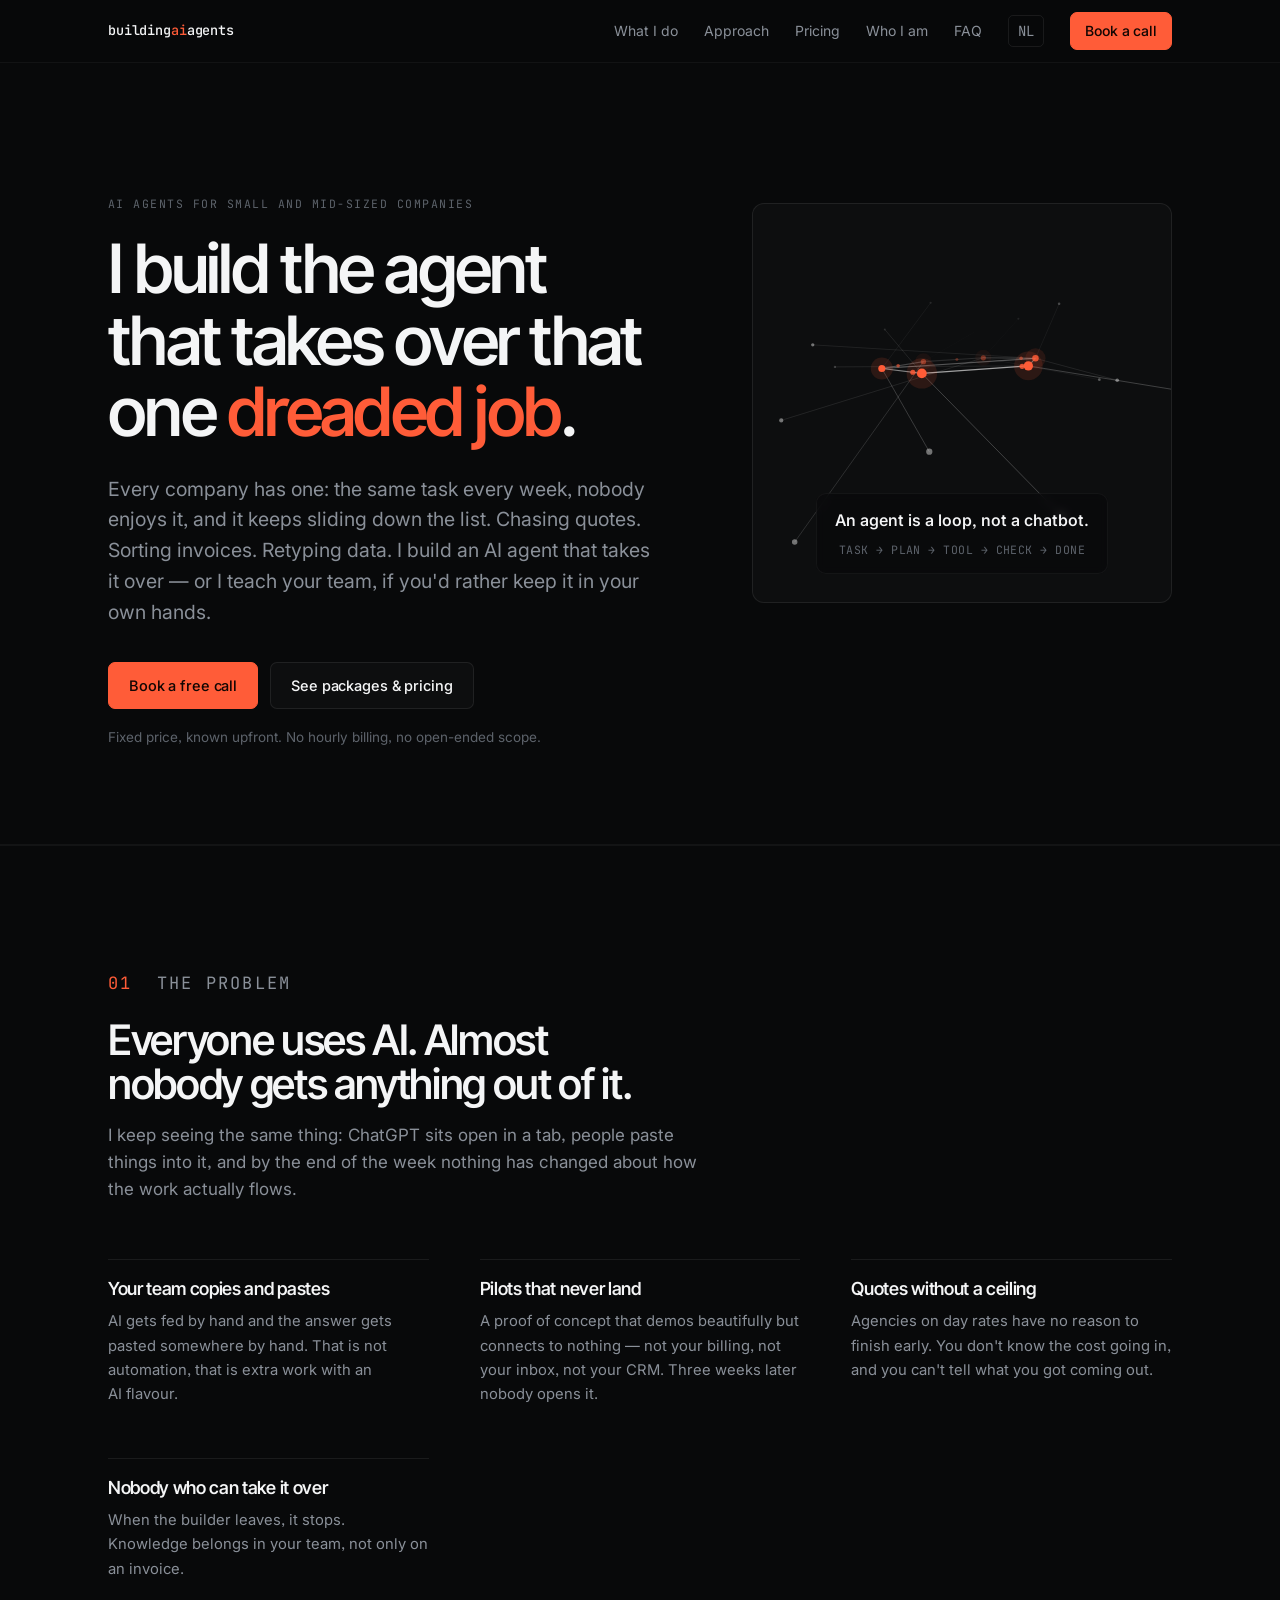
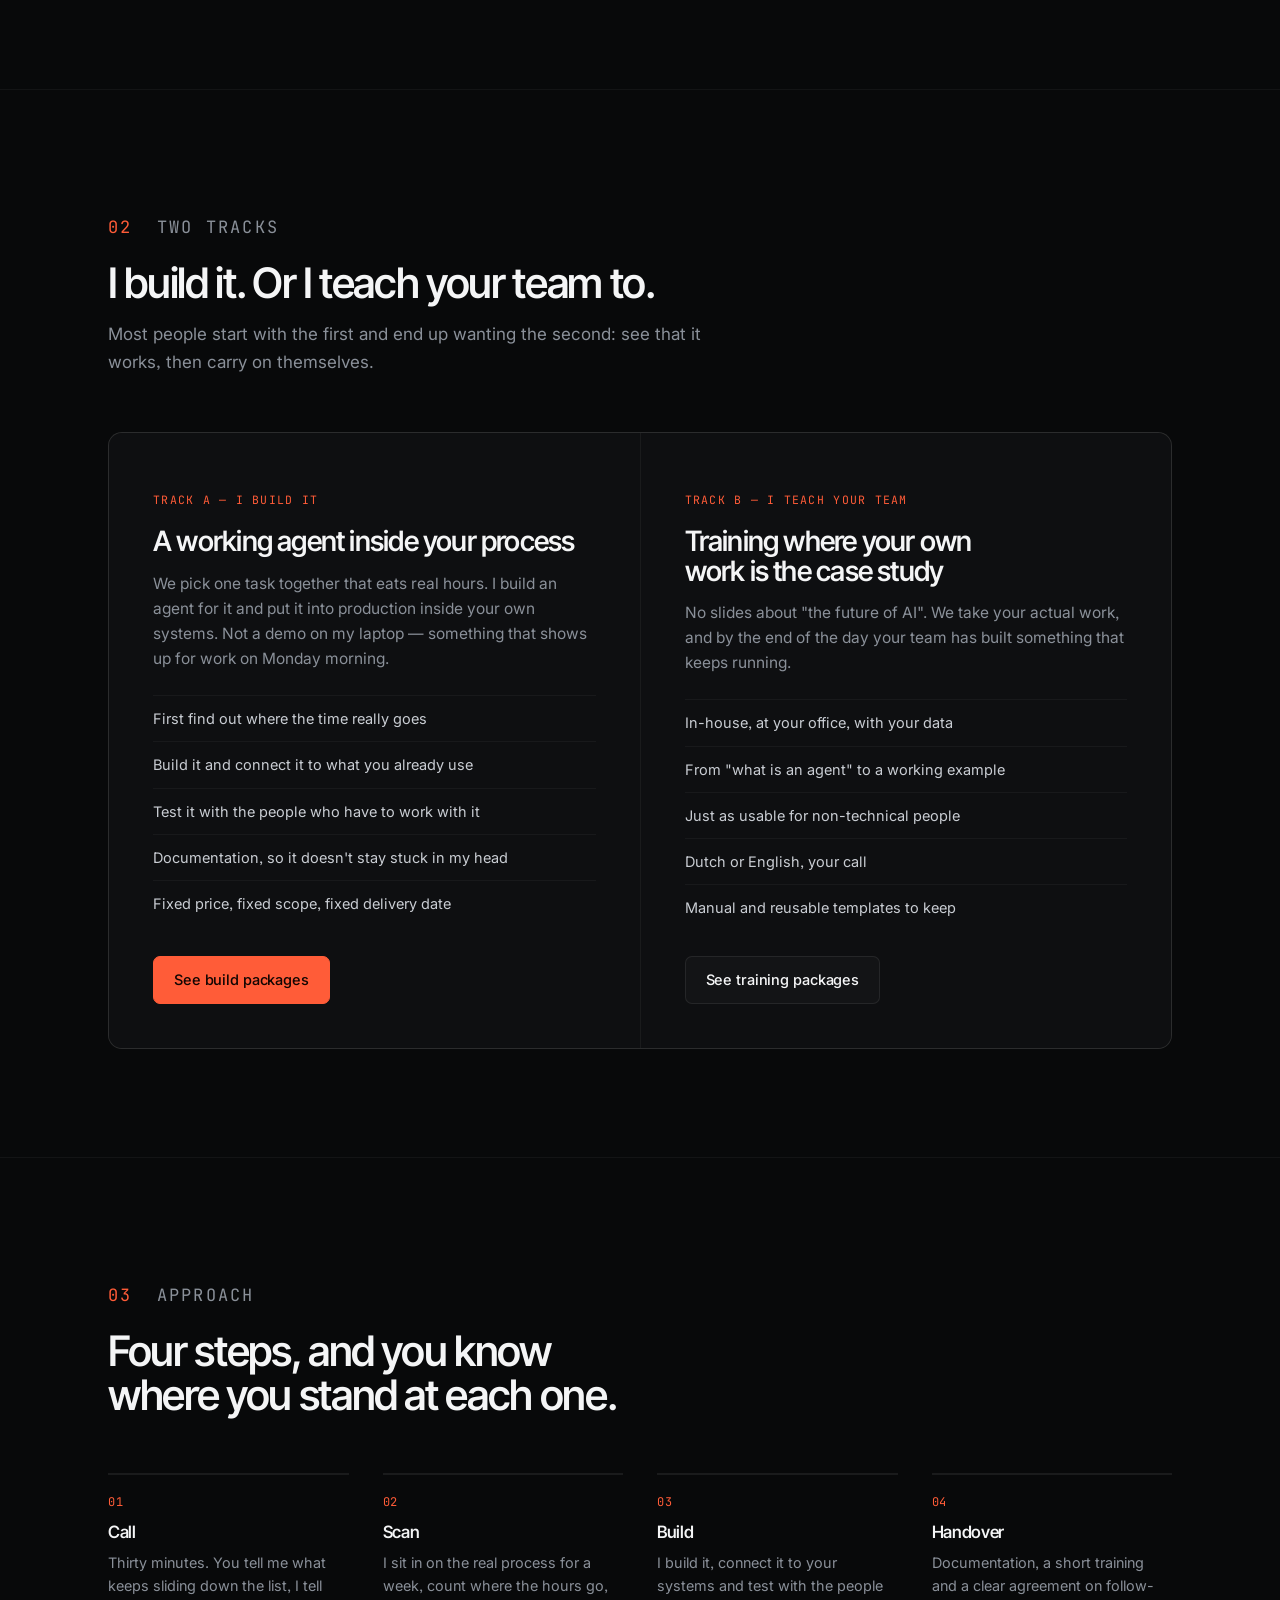
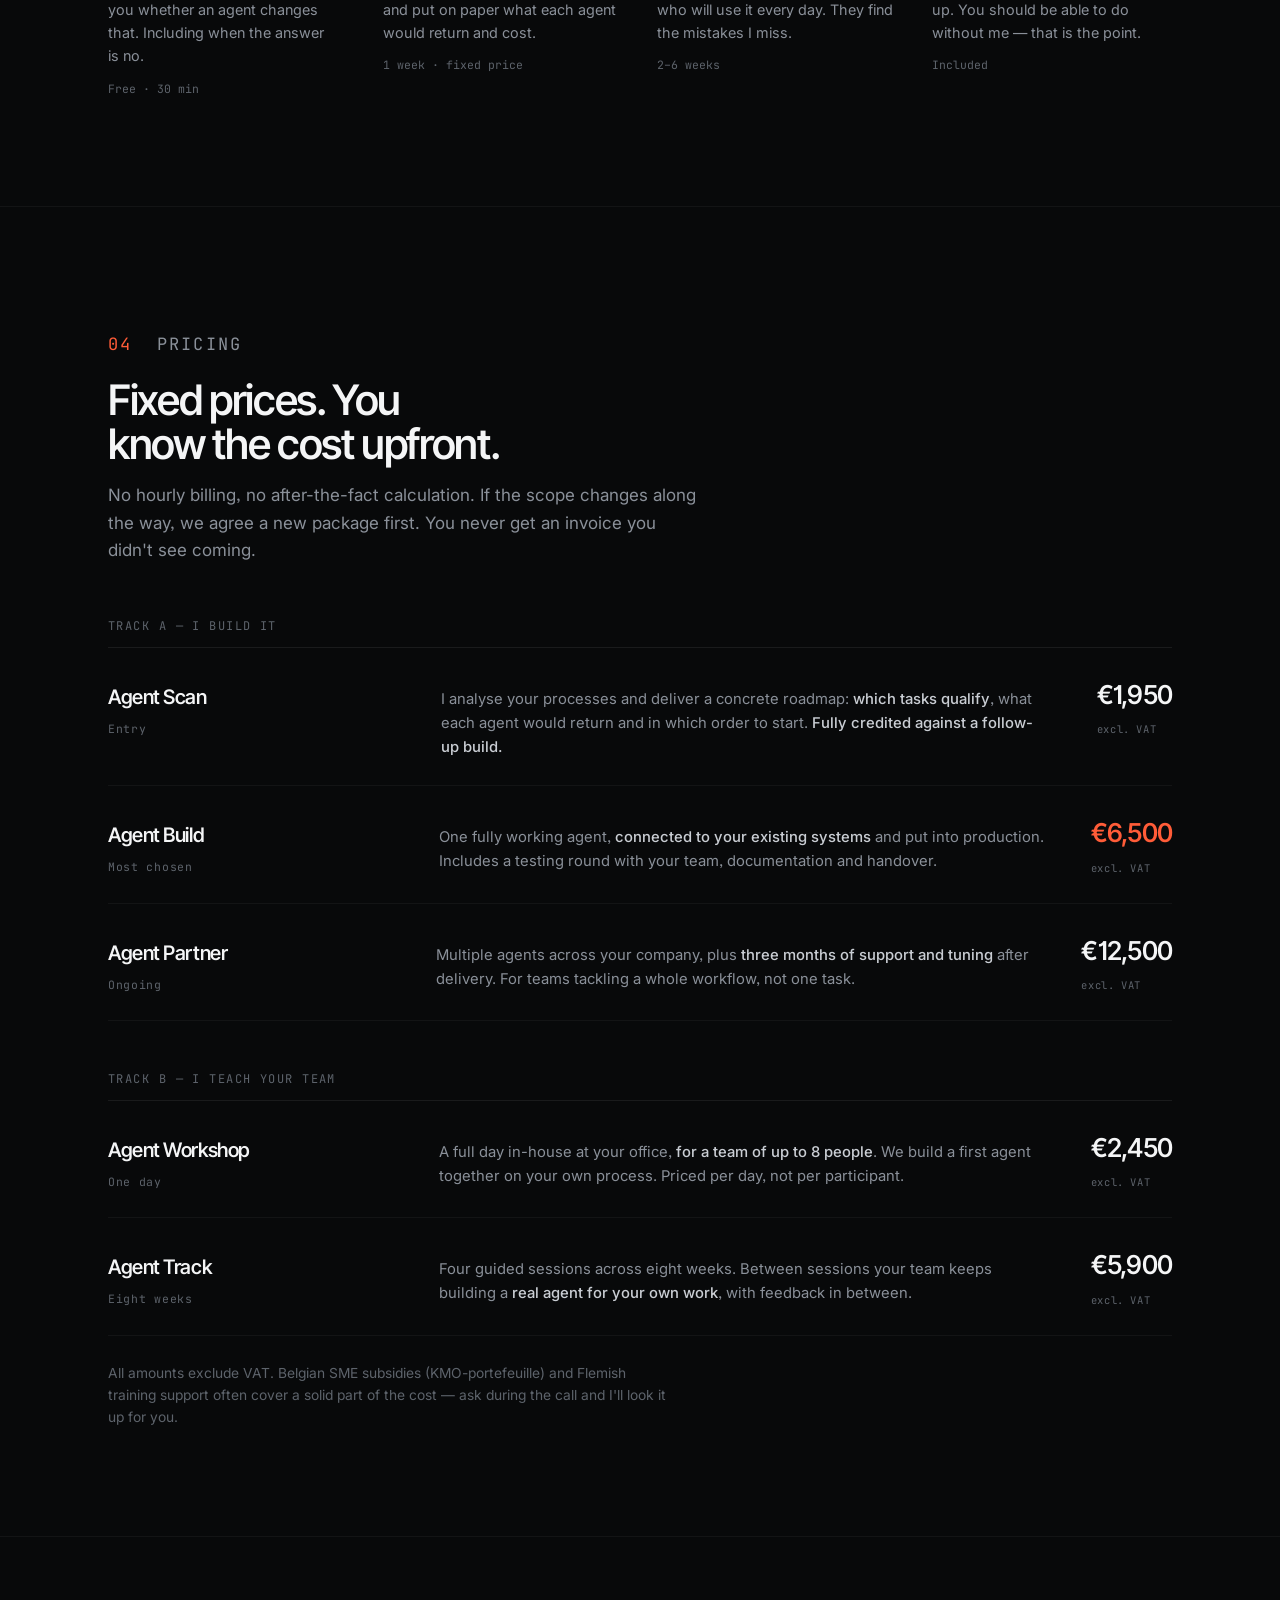
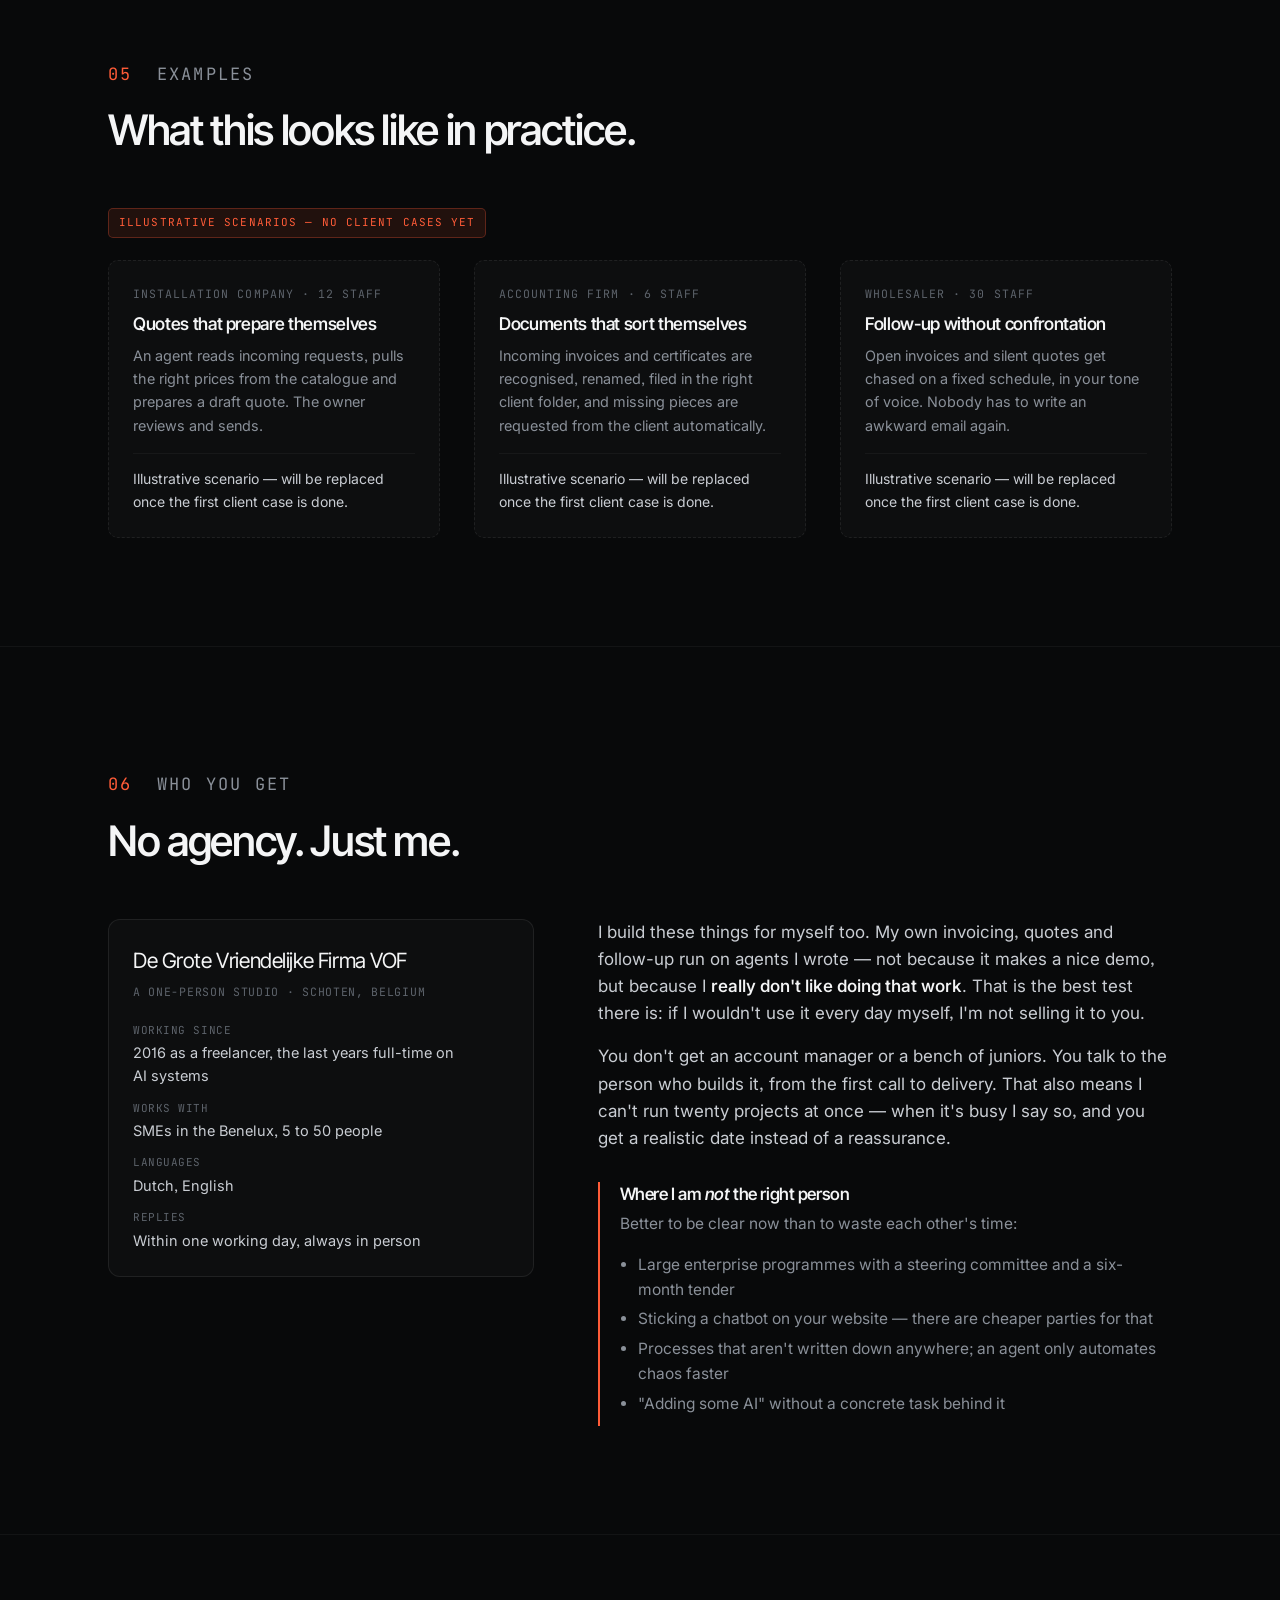
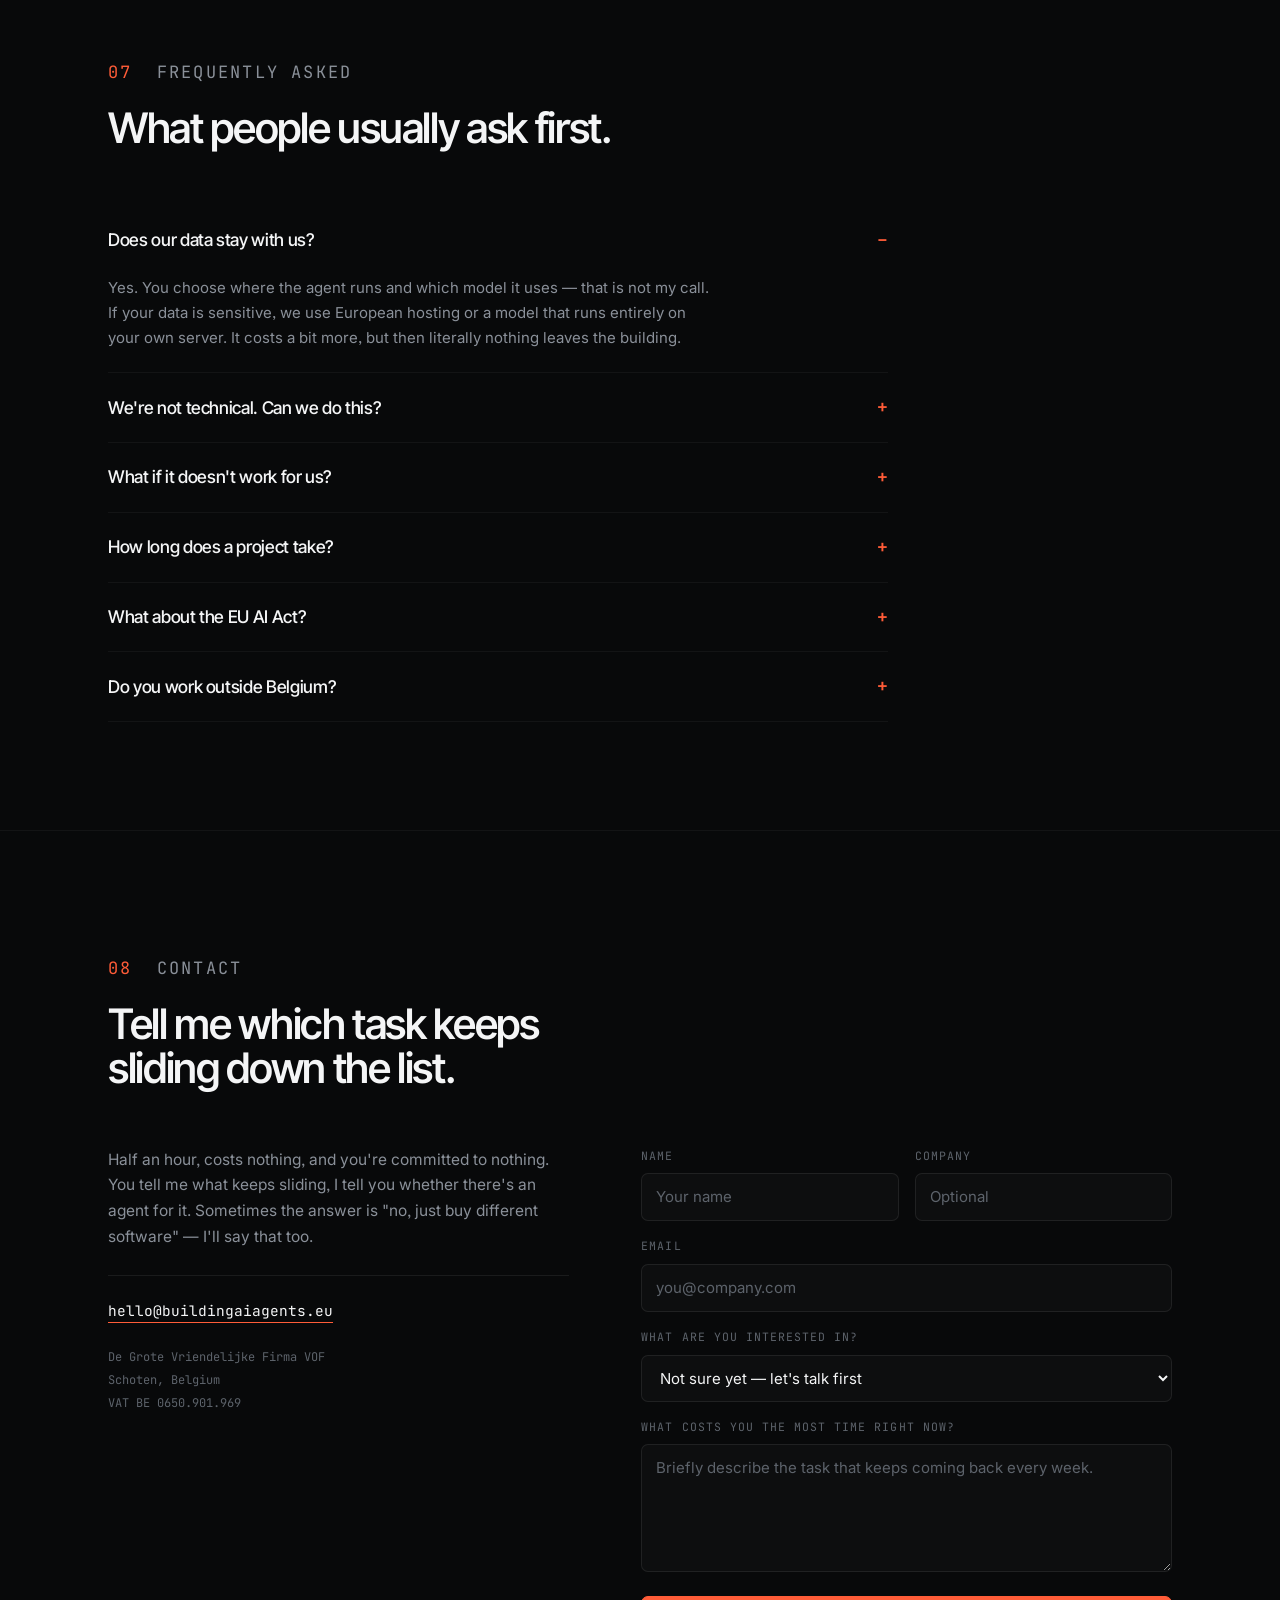
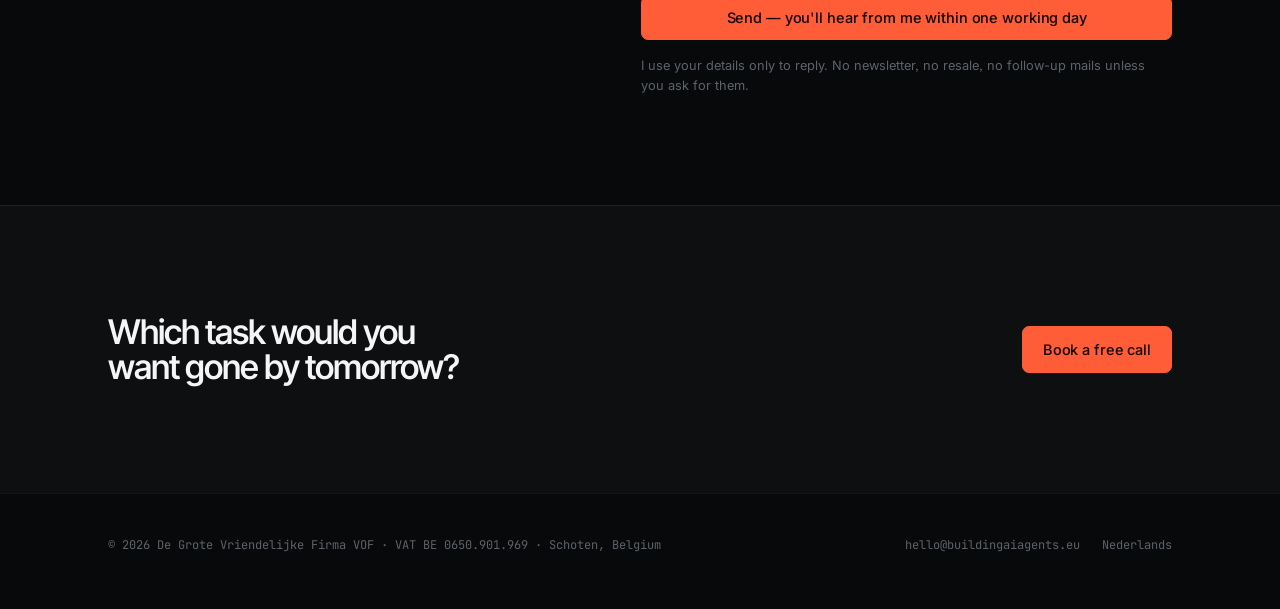
==== commit fa88a279: "contactformulier: duidelijke onderwerpsregel via _subject" ====
--- a/en/index.html
+++ b/en/index.html
@@ -359,6 +359,7 @@
           <label for="message">What costs you the most time right now?</label>
           <textarea id="message" name="message" required placeholder="Briefly describe the task that keeps coming back every week."></textarea>
         </div>
+        <input type="hidden" name="_subject" value="New enquiry via buildingaiagents.eu (EN)">
         <input class="hp" type="text" name="_gotcha" tabindex="-1" autocomplete="off" aria-hidden="true">
         <button class="btn btn-primary" type="submit">Send — you'll hear from me within one working day</button>
         <p class="form-foot">I use your details only to reply. No newsletter, no resale, no follow-up mails unless you ask for them.</p>
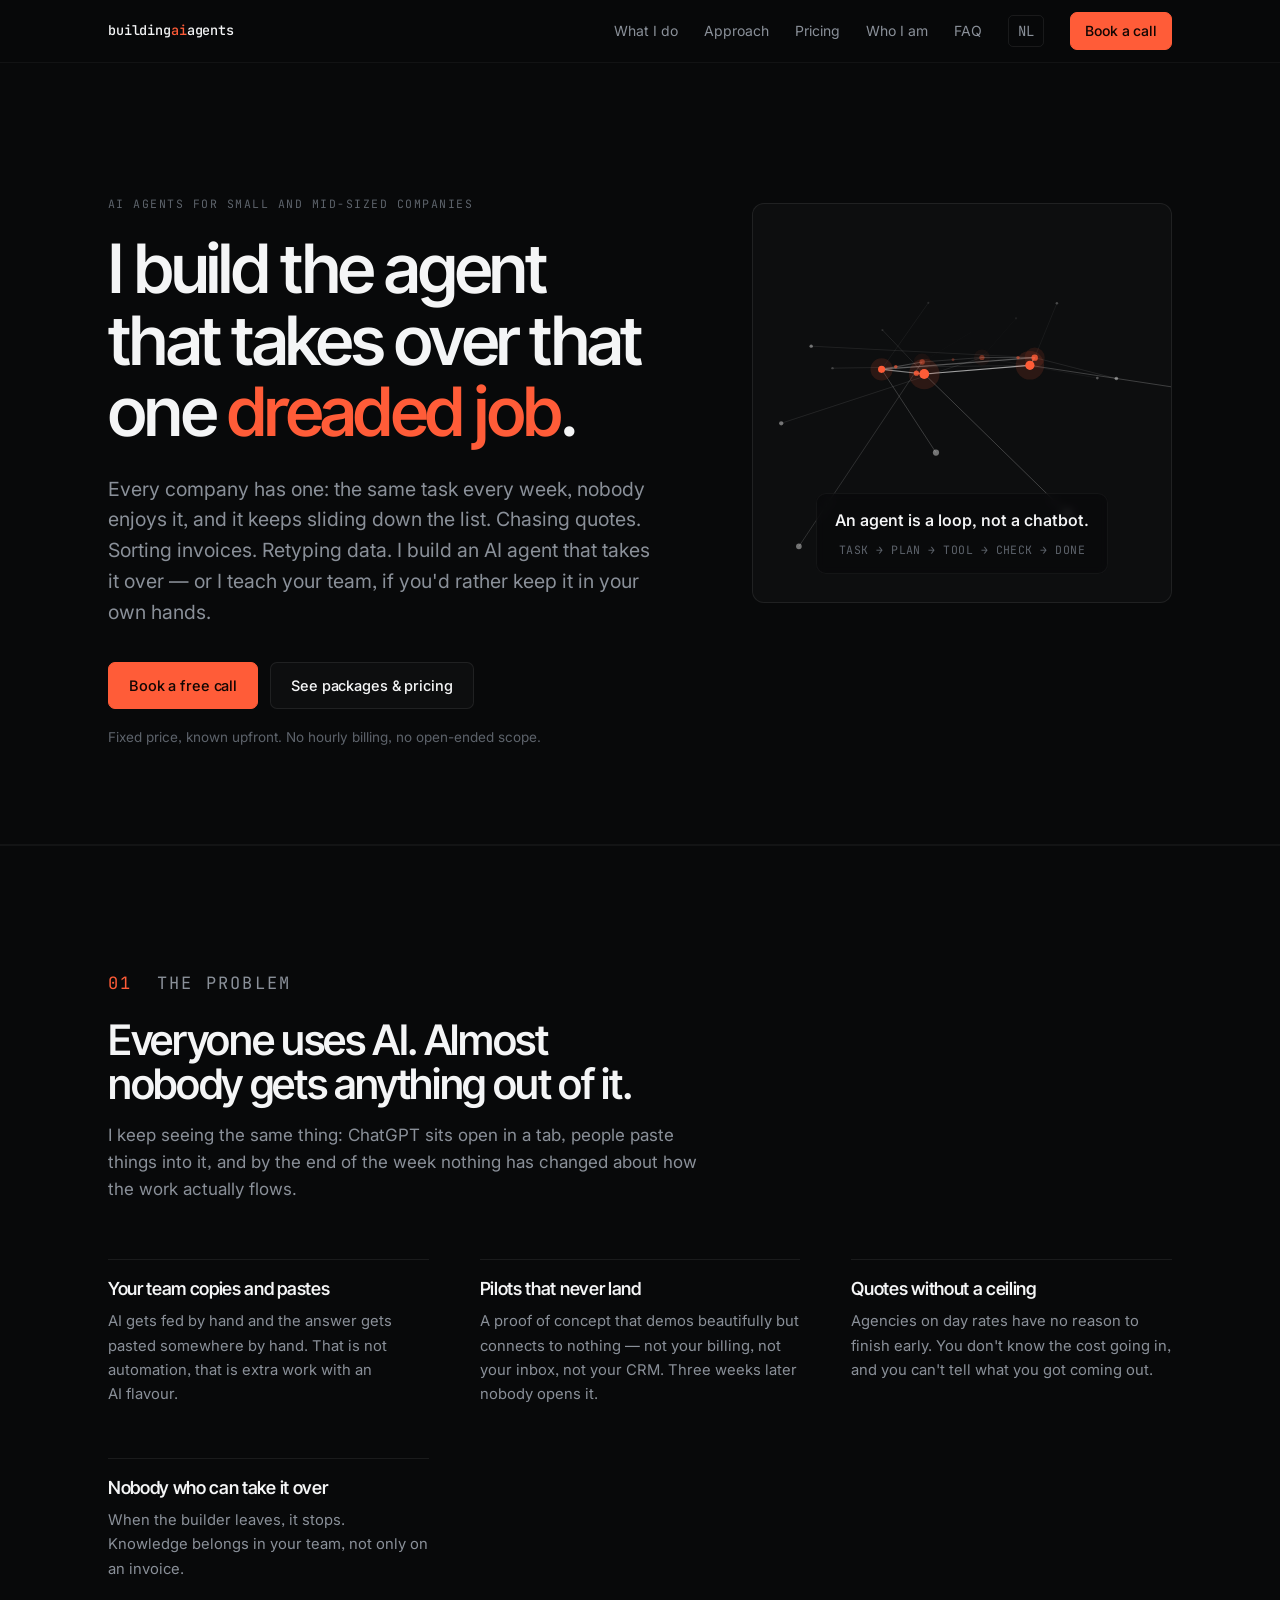
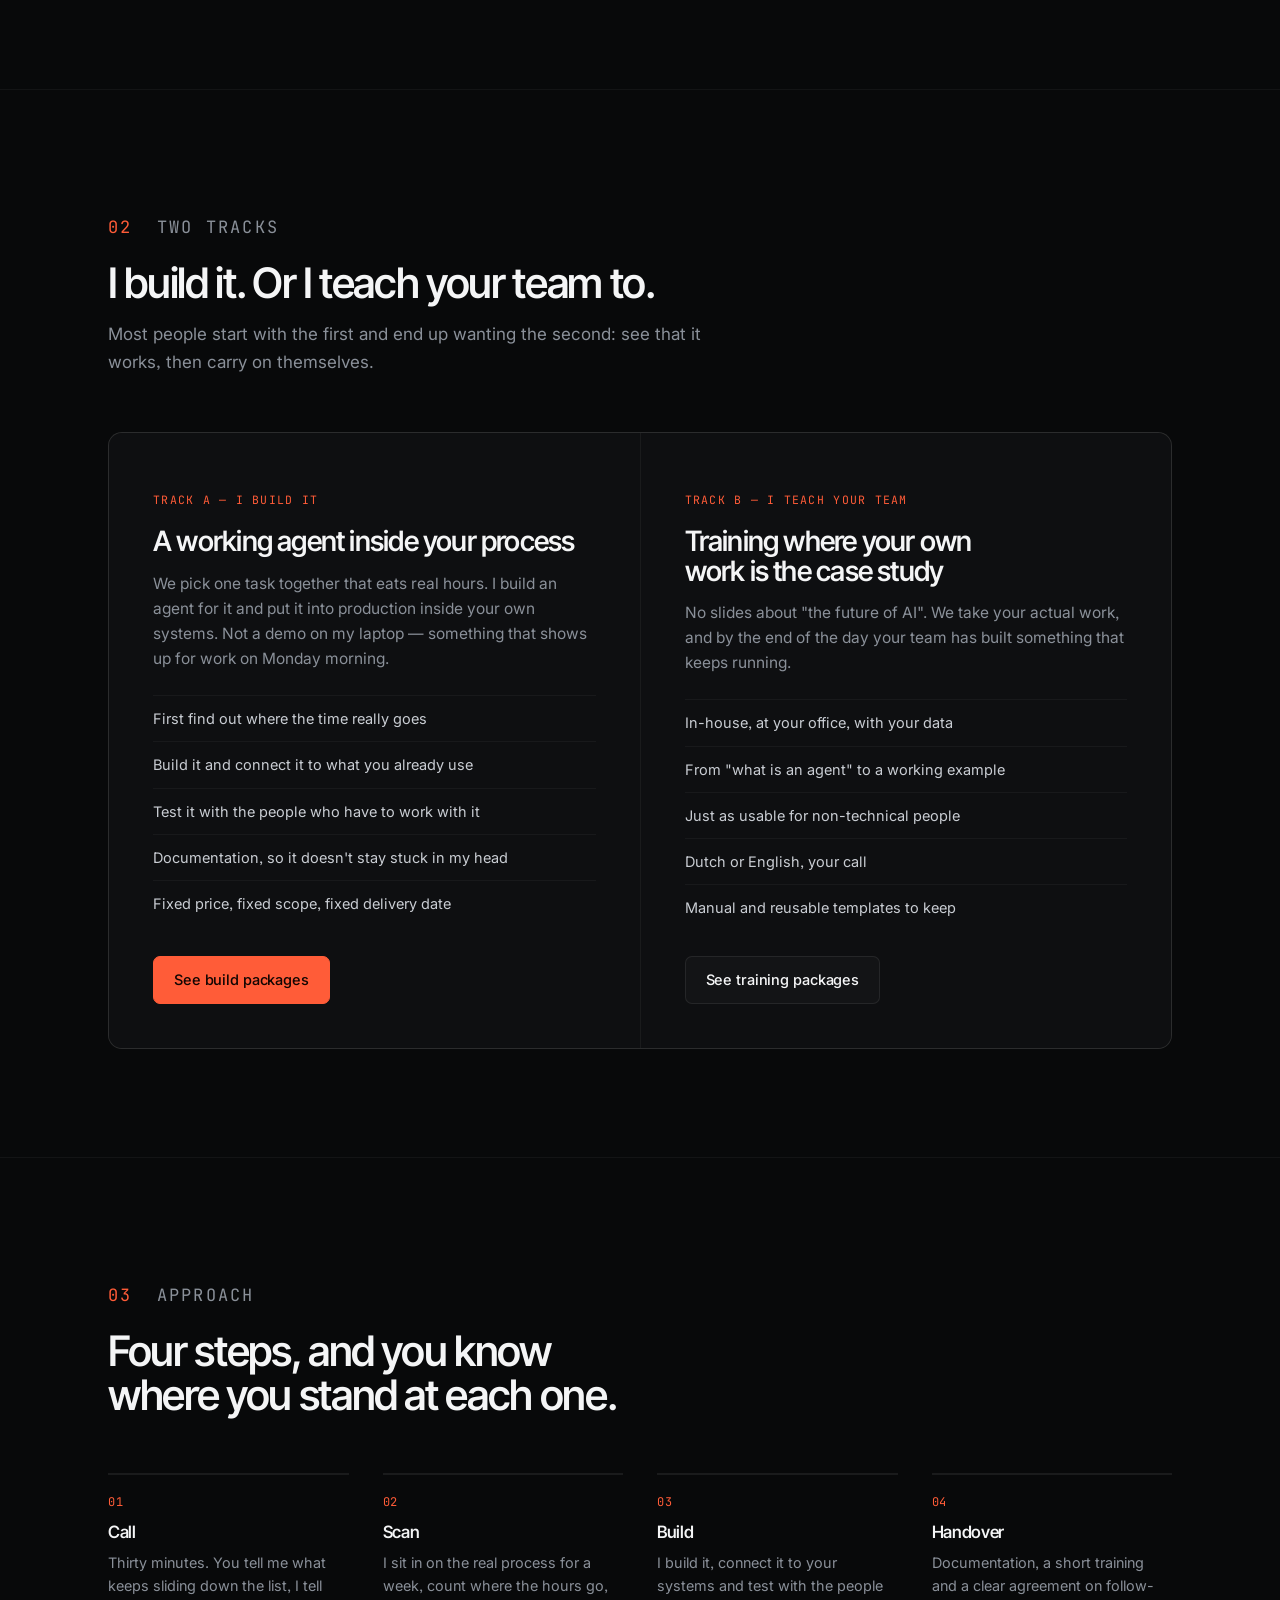
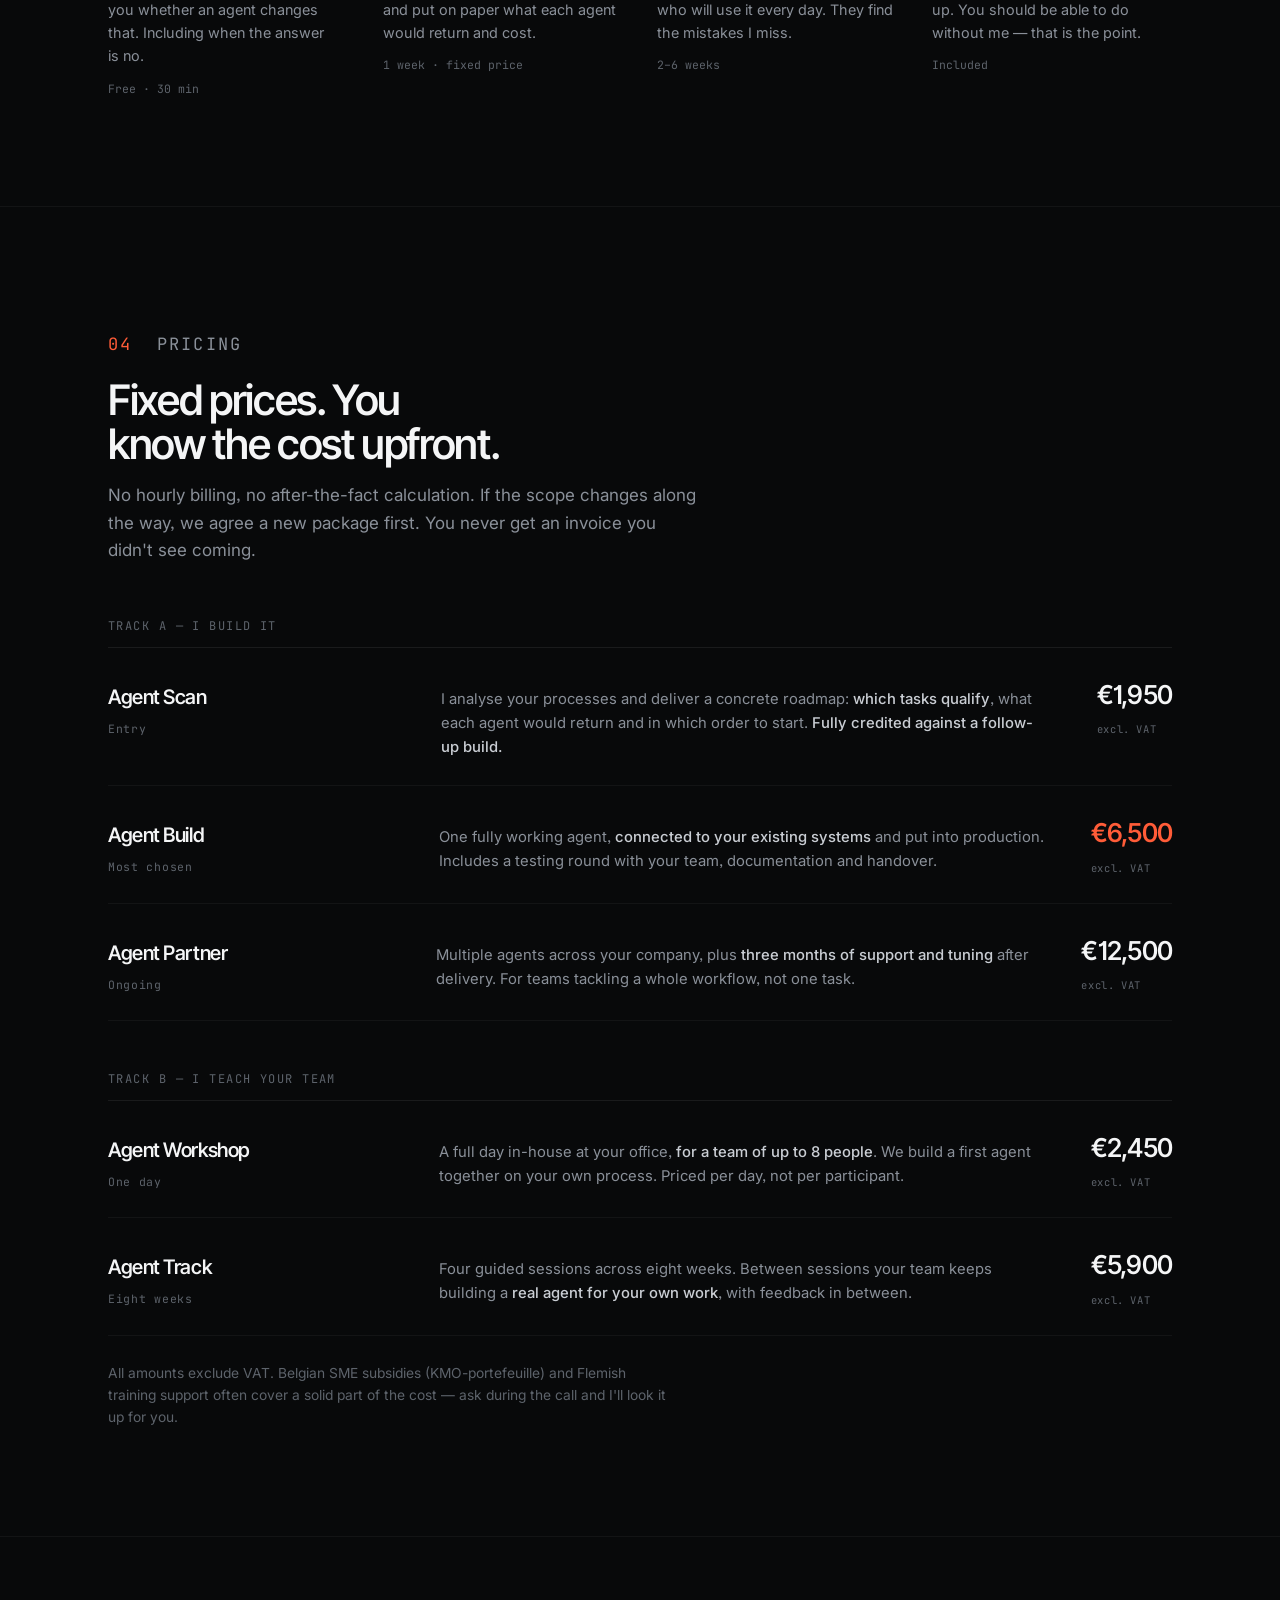
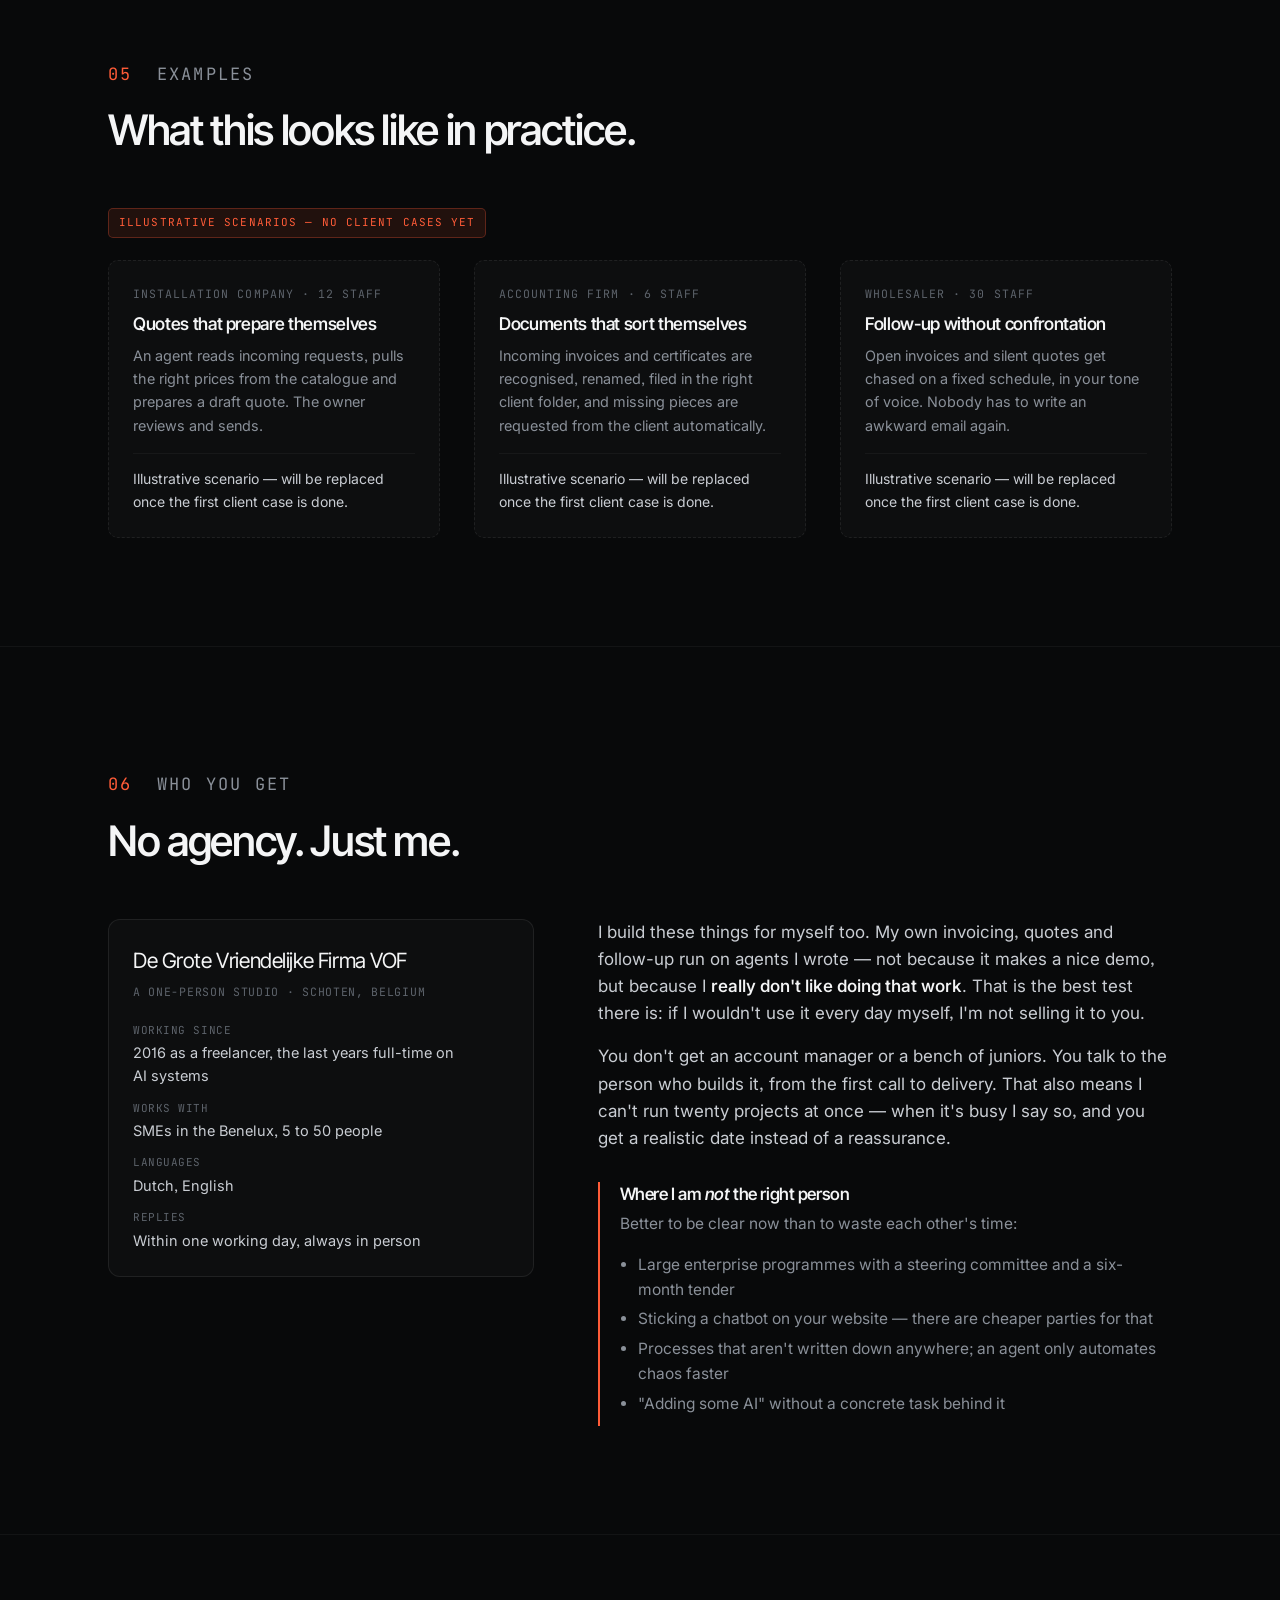
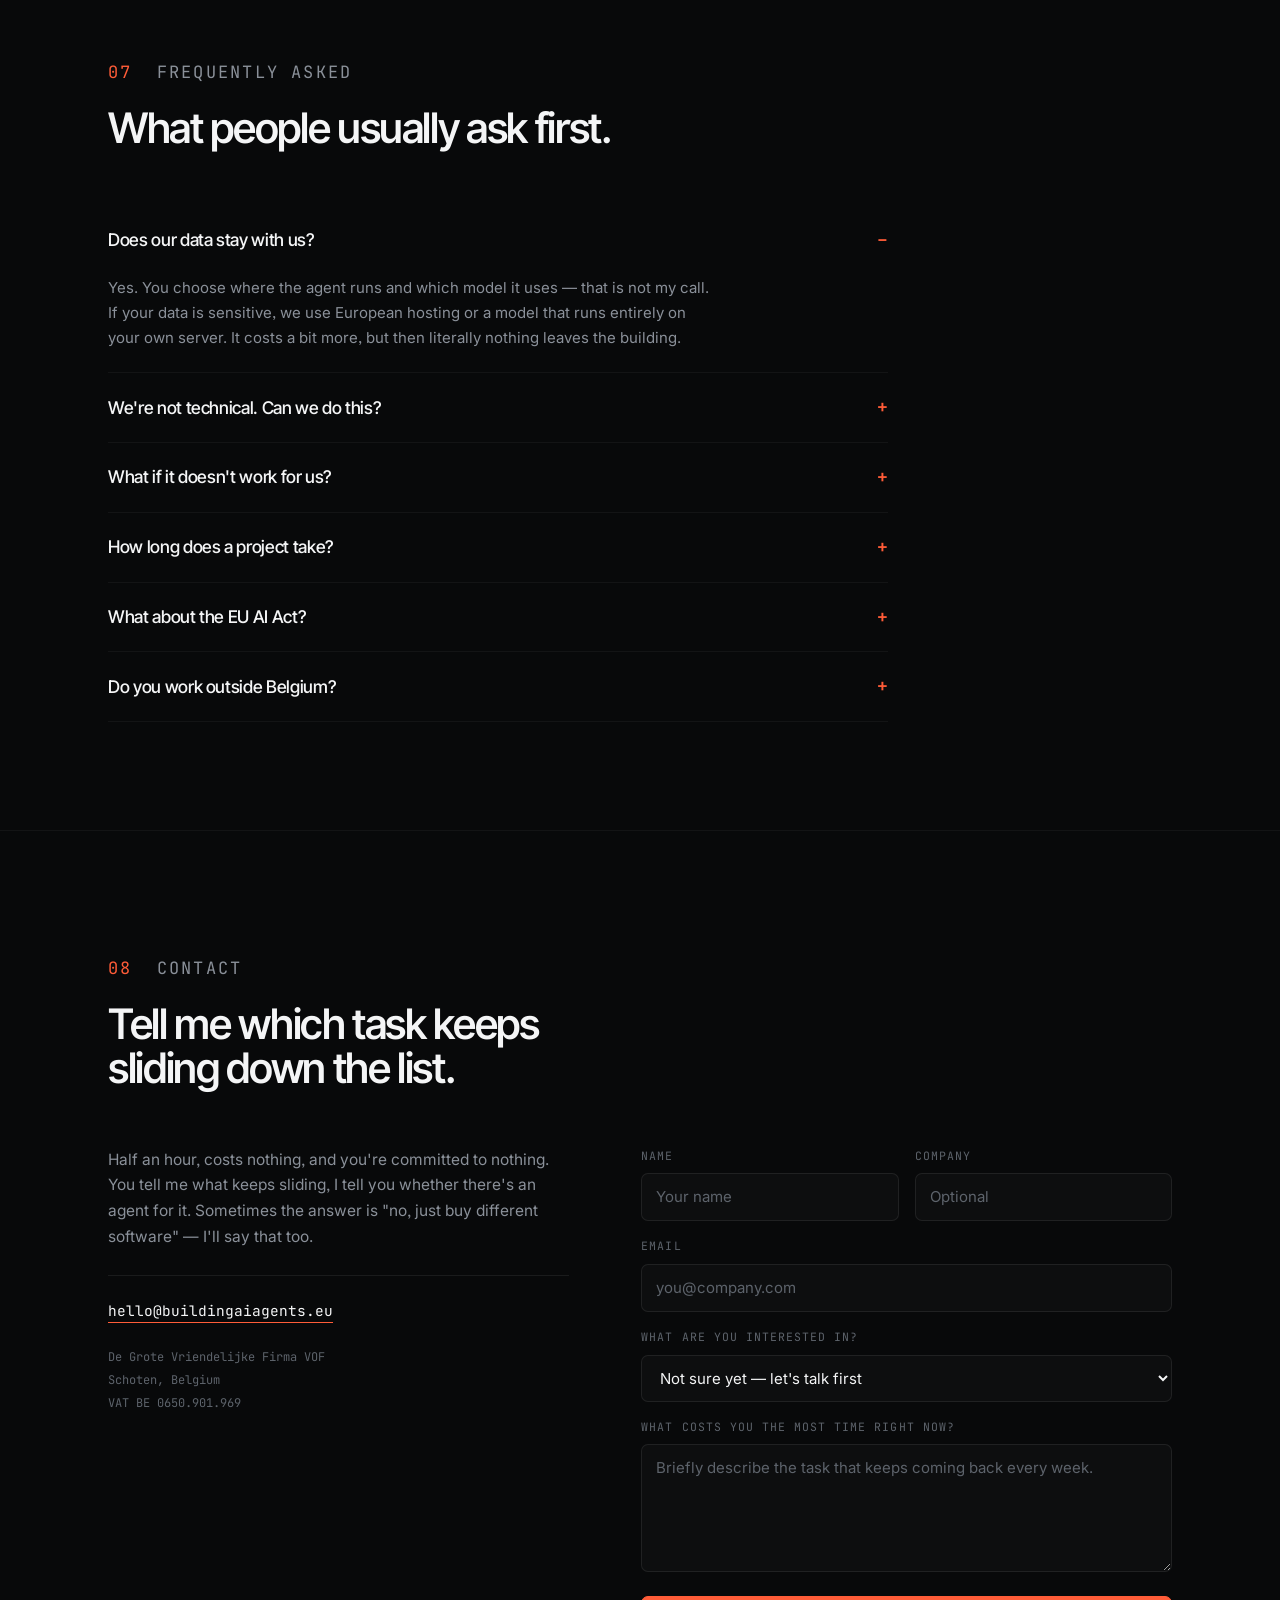
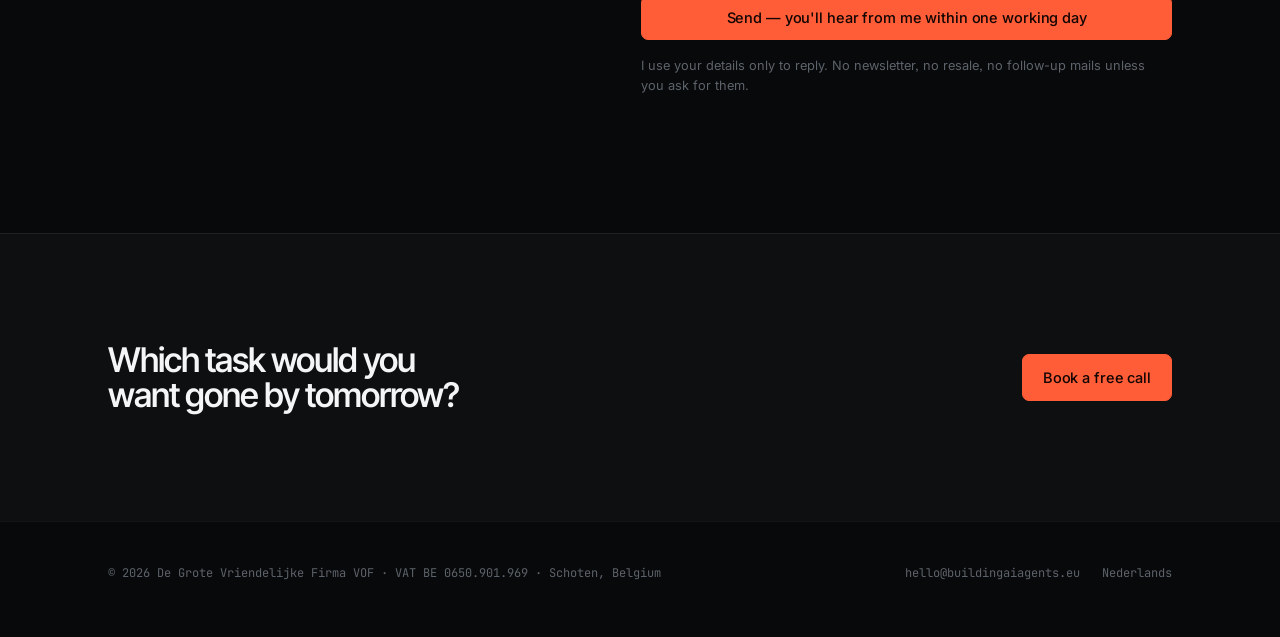
==== commit 14a32ccd: "Contactformulier naar SalesPilot in plaats van Formspree Co-Authored-By: Claude Opus 5.5 <noreply@an" ====
--- a/en/index.html
+++ b/en/index.html
@@ -329,7 +329,7 @@
         </p>
       </div>
 
-      <form action="https://formspree.io/f/FORMSPREE_ID" method="POST">
+      <form action="https://2-31-203-240.sslip.io/api/lead" method="POST" data-contact>
         <div class="field-row">
           <div class="field">
             <label for="name">Name</label>
@@ -359,7 +359,8 @@
           <label for="message">What costs you the most time right now?</label>
           <textarea id="message" name="message" required placeholder="Briefly describe the task that keeps coming back every week."></textarea>
         </div>
-        <input type="hidden" name="_subject" value="New enquiry via buildingaiagents.eu (EN)">
+        <input type="hidden" name="pagina" value="/en/">
+        <input type="hidden" name="taal" value="en">
         <input class="hp" type="text" name="_gotcha" tabindex="-1" autocomplete="off" aria-hidden="true">
         <button class="btn btn-primary" type="submit">Send — you'll hear from me within one working day</button>
         <p class="form-foot">I use your details only to reply. No newsletter, no resale, no follow-up mails unless you ask for them.</p>
@@ -388,5 +389,6 @@
 </footer>
 
 <script src="/assets/agent-graph.js" defer></script>
+<script src="/assets/contact.js" defer></script>
 </body>
 </html>
